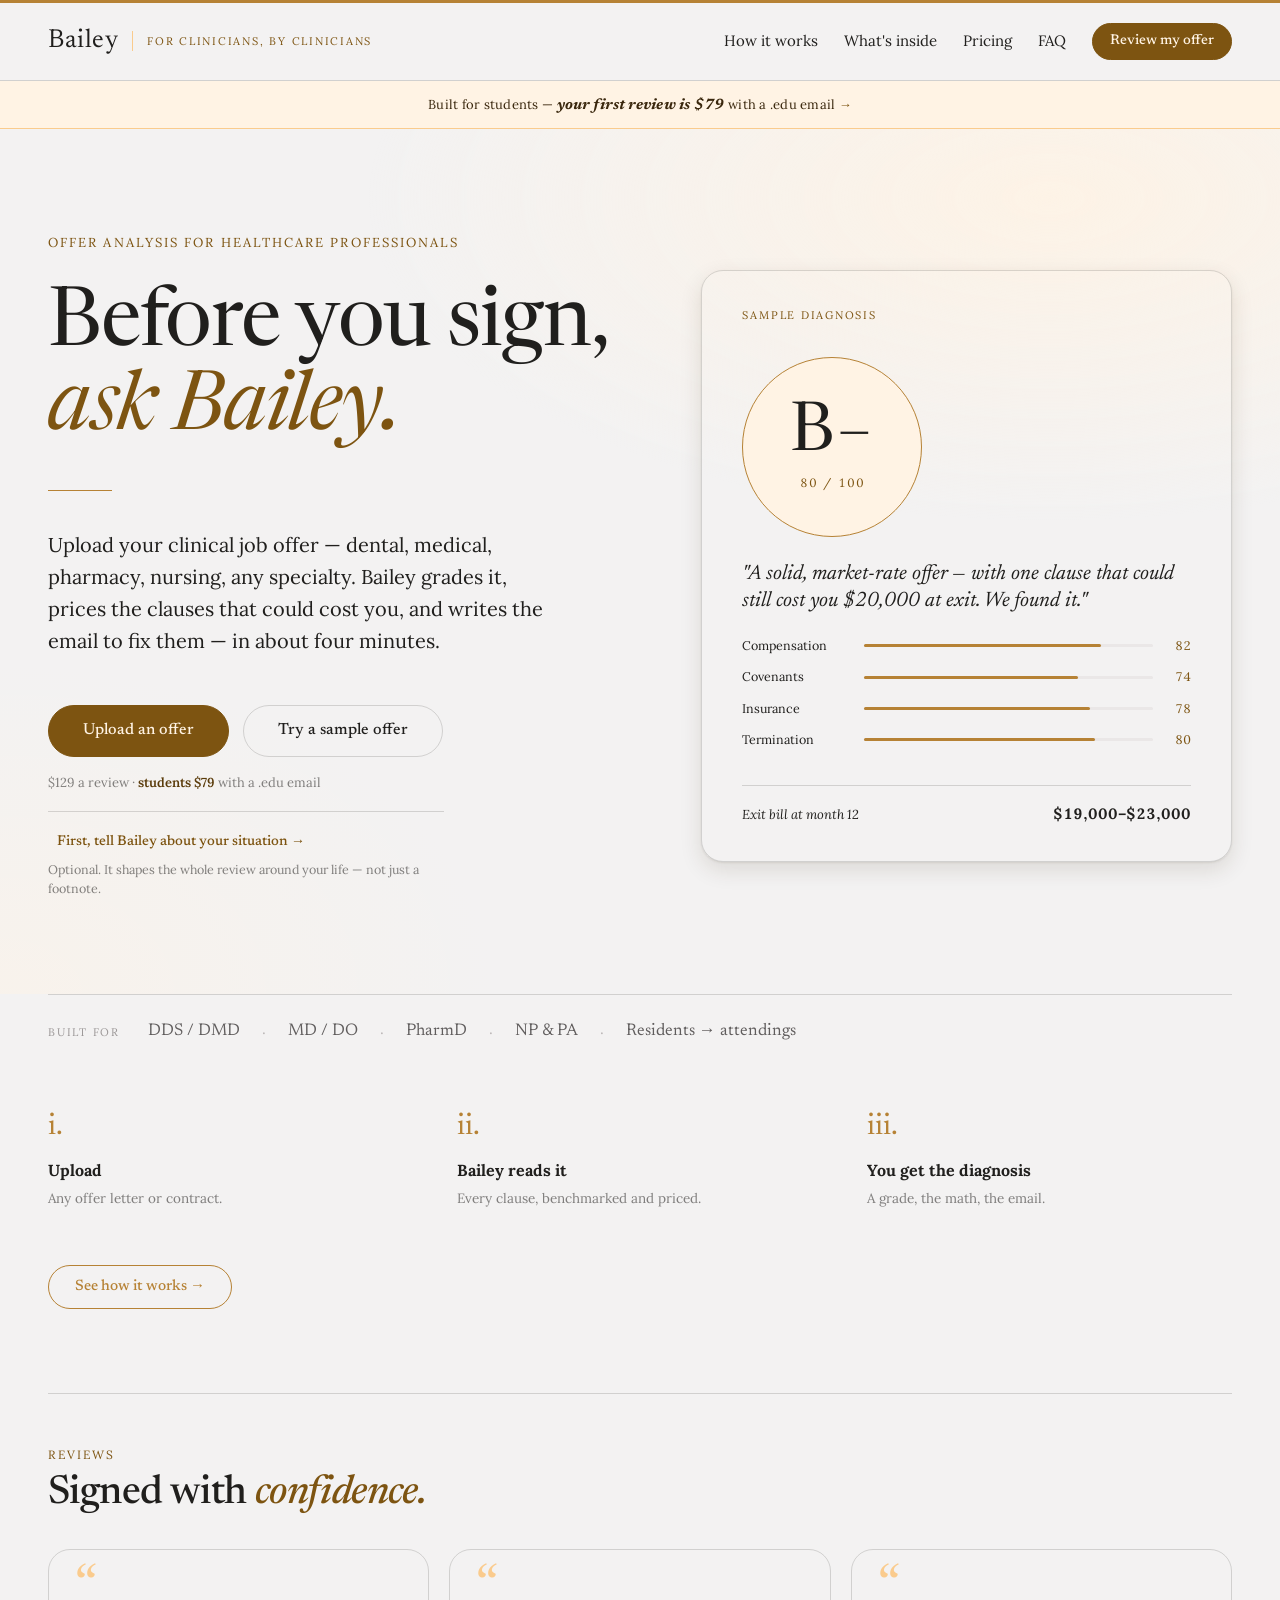
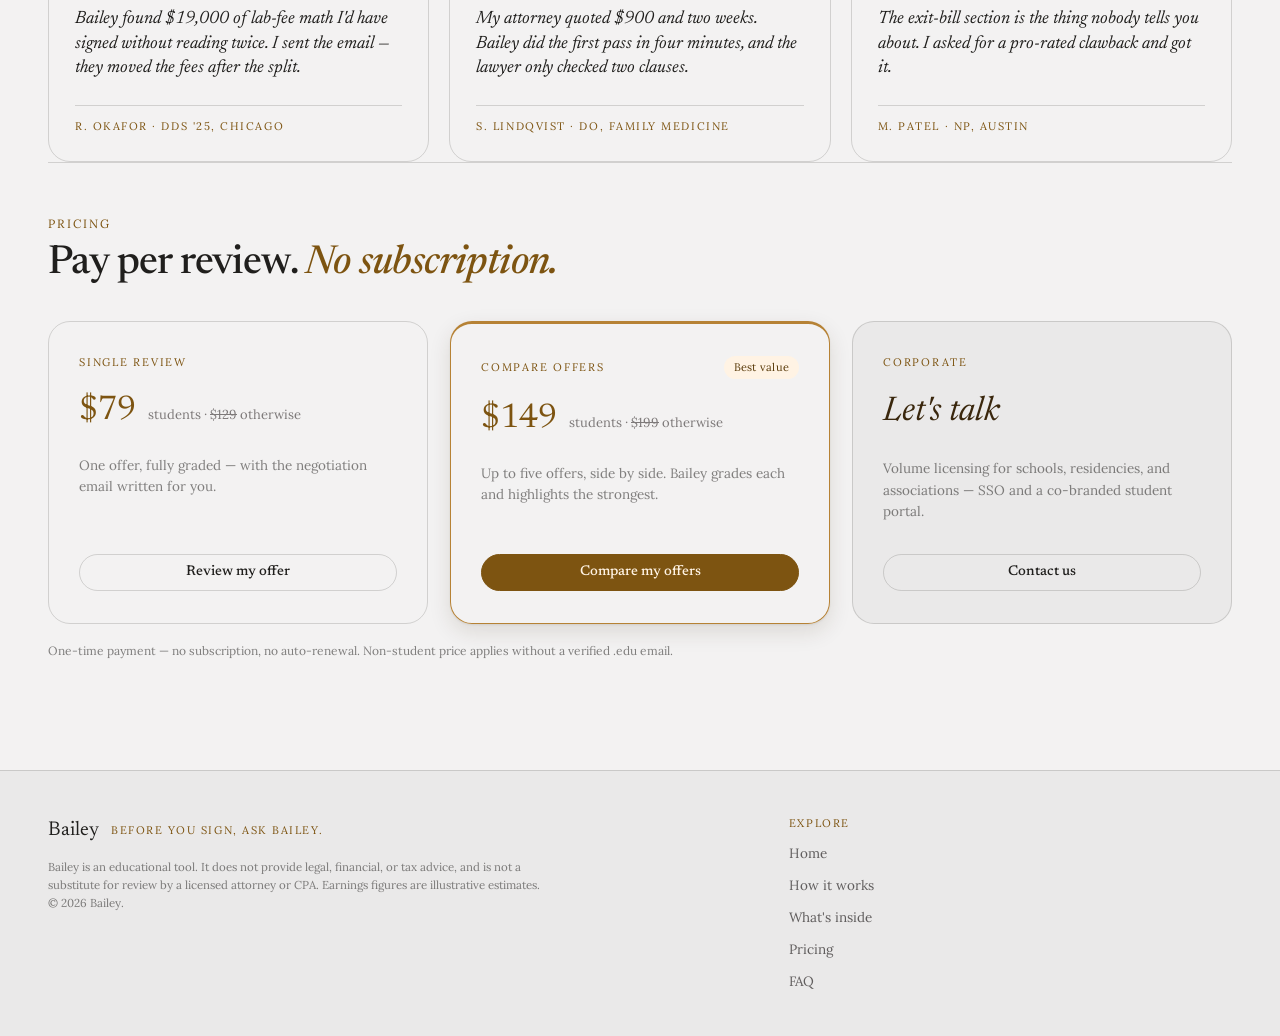
==== bailey/static/index.html @ 5e0b79df "Personalization reshapes the whole review; front-load it; lighten How-it-works Make personalization " ====
<!DOCTYPE html>
<html lang="en">
<head>
<meta charset="utf-8">
<meta name="viewport" content="width=device-width, initial-scale=1">
<title>Bailey — before you sign, ask Bailey.</title>
<link rel="preconnect" href="https://fonts.googleapis.com">
<link rel="preconnect" href="https://fonts.gstatic.com" crossorigin>
<link href="https://fonts.googleapis.com/css2?family=Newsreader:ital,opsz,wght@0,6..72,400;0,6..72,500;0,6..72,600;1,6..72,400;1,6..72,500&family=Lora:ital,wght@0,400;0,600;1,400&display=swap" rel="stylesheet">
<style>
/* ══ Classical — design-system tokens ══ */
:root {
  --color-bg: #f3f2f2;
  --color-surface: #eae9e9;
  --color-text: #201f1d;
  --color-accent: #b68235;
  --color-divider: color-mix(in srgb, #201f1d 16%, transparent);

  --color-neutral-100: #f8f4f4;
  --color-neutral-200: #eae7e7;
  --color-neutral-300: #d7d3d3;
  --color-neutral-400: #bab6b6;
  --color-neutral-500: #9b9797;
  --color-neutral-600: #7d7979;
  --color-neutral-700: #605d5d;
  --color-neutral-800: #444141;
  --color-neutral-900: #2d2b2b;

  --color-accent-100: #fff3e4;
  --color-accent-200: #ffe3bf;
  --color-accent-300: #facb8d;
  --color-accent-400: #e1ad66;
  --color-accent-500: #c28d41;
  --color-accent-600: #a06f24;
  --color-accent-700: #7d5411;
  --color-accent-800: #5a3b0a;
  --color-accent-900: #3a270d;

  --color-accent-2-100: #fff3e4;
  --color-accent-2-800: #573d14;

  /* Page-level overrides for the Classical direction: Newsreader display serif,
     Lora body, pill controls, softly rounded cards. */
  --font-heading: 'Newsreader', Georgia, serif;
  --font-body: 'Lora', Georgia, serif;
  --font-heading-weight: 500;

  --radius-sm: 2px;
  --radius-md: 14px;
  --radius-lg: 7px;

  /* Warm, brown-tinted, layered shadows — reads like ink on paper, not a grey box */
  --shadow-sm: 0 1px 2px color-mix(in srgb, #3a270d 10%, transparent);
  --shadow-md: 0 1px 2px color-mix(in srgb, #3a270d 9%, transparent), 0 8px 22px color-mix(in srgb, #3a270d 12%, transparent);
  --shadow-lg: 0 2px 4px color-mix(in srgb, #3a270d 8%, transparent), 0 20px 46px color-mix(in srgb, #3a270d 17%, transparent);
}

*, *::before, *::after { box-sizing: border-box; }
body {
  margin: 0; background: var(--color-bg); color: var(--color-text);
  font-family: var(--font-body); font-size: 15px; line-height: 1.55; font-weight: 400;
}
h1, h2, h3, h4, h5, h6 {
  font-family: var(--font-heading); font-weight: var(--font-heading-weight);
  line-height: 1.12; letter-spacing: -0.015em; margin: 0 0 9px;
  text-wrap: balance;
}
h1 { font-weight: 400; }
p { margin: 0 0 14px; }
em { font-style: italic; }
a { color: var(--color-accent); text-underline-offset: 3px; }
a:hover { color: var(--color-accent-700); }
img { display: block; max-width: 100%; }
.text-muted { color: color-mix(in srgb, var(--color-text) 55%, transparent); }
:focus { outline: none; }
:focus-visible { outline: 2px solid var(--color-accent); outline-offset: 2px; }
::selection { background: color-mix(in srgb, var(--color-accent) 30%, transparent); }

/* — buttons (pill) — */
.btn {
  display: inline-flex; align-items: center; justify-content: center; gap: 6px;
  cursor: pointer; text-decoration: none;
  font-family: var(--font-heading); font-weight: var(--font-heading-weight);
  font-size: 14px; line-height: 1.2; color: var(--color-text);
  background: transparent; border: 1px solid transparent;
  padding: 9px 17px; border-radius: 999px;
}
.btn { transition: background .18s ease, border-color .18s ease, color .18s ease, transform .18s ease; }
.btn:disabled { opacity: 0.45; cursor: not-allowed; }
.btn-primary { color: var(--color-accent); border-color: var(--color-accent); }
.btn-primary:hover { background: color-mix(in srgb, var(--color-accent) 12%, transparent); }
.btn-primary:active { background: color-mix(in srgb, var(--color-accent) 22%, transparent); }
/* Solid, embossed-gold anchor button for the page's primary actions */
.btn-solid { background: var(--color-accent-700); color: var(--color-accent-100); border-color: var(--color-accent-700); }
.btn-solid:hover { background: var(--color-accent-800); border-color: var(--color-accent-800); color: var(--color-accent-100); }
.btn-solid:active { background: var(--color-accent-900); }
.btn-secondary { border-color: var(--color-divider); }
.btn-secondary:hover { background: color-mix(in srgb, var(--color-text) 7%, transparent); }
.btn-ghost { color: var(--color-accent-700); padding-inline: 4px; }
.btn-ghost:hover { color: var(--color-accent-800); background: color-mix(in srgb, var(--color-accent) 10%, transparent); }
.btn-block { width: 100%; }

/* — cards — */
.card {
  display: flex; flex-direction: column; gap: 9px;
  padding: 14px; border-radius: 22px; background: transparent;
  border: 1px solid var(--color-divider);
}
.card-kicker { font-size: 10px; letter-spacing: 0.1em; text-transform: uppercase; color: var(--color-accent); }
.elev-md { box-shadow: var(--shadow-md); }
.card { transition: box-shadow .22s ease, transform .22s ease, border-color .22s ease; }
@media (prefers-reduced-motion: no-preference) {
  .lift:hover { transform: translateY(-4px); box-shadow: var(--shadow-lg); border-color: color-mix(in srgb, var(--color-accent) 45%, var(--color-divider)); }
}

/* — tags (pill) — */
.tag {
  display: inline-flex; align-items: center; font-size: 11px;
  letter-spacing: 0.02em; padding: 3px 10px; border-radius: 999px;
}
.tag-accent { background: var(--color-accent-100); color: var(--color-accent-800); }
.tag-accent-2 { background: var(--color-accent-2-100); color: var(--color-accent-2-800); }
.tag-neutral { background: var(--color-neutral-100); color: var(--color-neutral-800); }
.tag-outline { border: 1px solid var(--color-accent); color: var(--color-accent); }

/* — nav — */
.nav {
  border-top: 3px solid var(--color-accent);
  border-bottom: 1px solid var(--color-divider);
}
.nav-inner {
  display: flex; align-items: center; justify-content: space-between; gap: 18px;
  padding: 20px 48px;
}
.nav a { color: var(--color-text); text-decoration: none; font-size: 15px; }
.nav a:hover { color: var(--color-accent-700); }
.nav-anchor { position: relative; padding-bottom: 2px; }
.nav-anchor::after {
  content: ""; position: absolute; left: 0; right: 0; bottom: -1px; height: 1.5px;
  background: var(--color-accent); transform: scaleX(0); transform-origin: left center;
  transition: transform .22s ease;
}
.nav-anchor:hover::after { transform: scaleX(1); }
.brand-home { transition: opacity .12s; }
.brand-home:hover { opacity: .68; }
/* mobile hamburger — hidden on desktop, revealed at the tablet breakpoint */
.nav-burger { display: none; flex-direction: column; justify-content: center; gap: 5px; width: 42px; height: 42px; padding: 9px; margin-right: -9px; background: none; border: none; cursor: pointer; }
.nav-burger span { display: block; width: 100%; height: 2px; border-radius: 2px; background: var(--color-text); transition: transform .22s ease, opacity .18s ease; }
.nav-burger.open span:nth-child(1) { transform: translateY(7px) rotate(45deg); }
.nav-burger.open span:nth-child(2) { opacity: 0; }
.nav-burger.open span:nth-child(3) { transform: translateY(-7px) rotate(-45deg); }
.mobile-menu { display: none; border-bottom: 1px solid var(--color-divider); background: var(--color-bg); padding: 6px 22px 20px; }
.mobile-menu.open { display: block; }
.mm-link { display: block; width: 100%; text-align: left; background: none; border: none; border-bottom: 1px solid var(--color-divider); padding: 15px 2px; font-family: var(--font-heading); font-size: 19px; color: var(--color-text); cursor: pointer; }
.mm-link[aria-current="page"] { color: var(--color-accent-800); }
.foot-link { transition: color .15s ease; }
.foot-link:hover { color: var(--color-accent-700) !important; }
.student-bar { transition: background .15s ease; }
.student-bar:hover { background: var(--color-accent-200) !important; }
.sample-pick { transition: border-color .15s ease, background .15s ease; }
.sample-pick:hover { border-color: var(--color-accent) !important; background: color-mix(in srgb, var(--color-accent) 6%, transparent) !important; }
.quiz-opt { transition: border-color .15s ease, background .15s ease; }
.quiz-opt:hover { border-color: var(--color-accent) !important; }

/* — tables — */
.table { width: 100%; border-collapse: collapse; font-size: 14px; }
.table th {
  text-align: left; font-size: 11px; letter-spacing: 0.08em; text-transform: uppercase;
  color: color-mix(in srgb, var(--color-text) 60%, transparent);
  padding: 9px; border-bottom: 1px solid var(--color-divider);
}
.table td { padding: 9px; border-bottom: 1px solid var(--color-divider); vertical-align: top; }

details summary::-webkit-details-marker { color: var(--color-accent); }
.table-wrap { overflow-x: auto; }

/* Soft warm glow grounding the hero — reads as paper catching light, not a flat panel */
.hero-section {
  background:
    radial-gradient(1100px 520px at 82% 8%, color-mix(in srgb, var(--color-accent-100) 85%, transparent) 0%, transparent 62%),
    radial-gradient(900px 600px at 0% 100%, color-mix(in srgb, var(--color-accent-100) 45%, transparent) 0%, transparent 55%);
}

/* Collapse the two-column hero before the columns get cramped */
@media (max-width: 1024px) {
  .hero-grid { grid-template-columns: 1fr !important; gap: 40px !important; }
  .hero-grid .hero-card-body { max-width: 620px; }
}
/* Medium band: hero stays two-column but the card is narrow, so stack the
   grade ring above the score bars instead of squishing the bars to a stub. */
@media (min-width: 1025px) and (max-width: 1400px) {
  .hero-card-body { grid-template-columns: 1fr !important; gap: 24px !important; }
}

/* Tablet and below */
@media (max-width: 820px) {
  .nav-inner { padding: 16px 22px; }
  .nav-actions { display: none !important; }
  .nav-burger { display: flex; }
  .hero-section { padding-top: 56px !important; padding-bottom: 60px !important; }
  h1.hero-title { font-size: 46px !important; }
  .pad { padding-left: 22px !important; padding-right: 22px !important; }
  .grid-collapse { grid-template-columns: 1fr !important; }
  h1.hero-title { font-size: 44px !important; }
  .stats-grid { grid-template-columns: 1fr 1fr !important; }
  .stats-grid > div { border-right: none !important; }
  .stats-grid > div:nth-child(1), .stats-grid > div:nth-child(2) { border-bottom: 1px solid var(--color-divider); }
  /* collapsed feature grids: drop the desktop column dividers and indents so the
     i-vi markers align flush down the single column */
  .feature-grid { row-gap: 10px !important; }
  .feature-grid > div { border-right: none !important; padding-left: 0 !important; padding-right: 0 !important; }
  /* built-for: drop the dot separators (they dangle at line ends when wrapped) */
  .built-for .sep { display: none !important; }
  .built-for { gap: 8px 20px !important; }
  /* landing steps: tighten the gap above and give stacked steps even spacing */
  .steps-grid { margin-top: 30px !important; row-gap: 24px !important; }
  .b2b-cta { border-left: none !important; padding-left: 0 !important; border-top: 1px solid var(--color-accent-300); padding-top: 18px; }
}

/* Phone */
@media (max-width: 560px) {
  .pad { padding-left: 16px !important; padding-right: 16px !important; }
  .nav-inner { padding: 14px 16px !important; }
  /* keep the tagline, but stack it under the wordmark so it reads as intentional */
  .nav-brand { flex-direction: column !important; align-items: flex-start !important; gap: 1px !important; }
  .brand-divider { display: none !important; }
  .brand-tag { font-size: 9.5px !important; letter-spacing: 0.12em !important; }
  body { font-size: 15px; }
  h1.hero-title { font-size: 33px !important; }
  h2 { font-size: 25px !important; }
  .hero-eyebrow { font-size: 11px !important; }
  /* let fixed-column report rows size to content */
  .exit-row { grid-template-columns: 1fr auto !important; gap: 12px !important; }
  .ask-row { grid-template-columns: 26px 1fr !important; row-gap: 6px !important; column-gap: 12px !important; }
  .ask-row .ask-worth { grid-column: 1 / -1 !important; justify-self: start !important; text-align: left !important; }
  /* reflow the 4-column market table into stacked rows */
  .mkt-head { display: none !important; }
  .mkt-row { grid-template-columns: 1fr auto !important; row-gap: 3px !important; column-gap: 12px !important; padding: 14px 0 !important; align-items: start !important; }
  .mkt-row > :nth-child(1) { grid-column: 1; grid-row: 1; }
  .mkt-row > :nth-child(4) { grid-column: 2; grid-row: 1; }
  .mkt-row > :nth-child(2) { grid-column: 1 / -1; grid-row: 2; }
  .mkt-row > :nth-child(3) { grid-column: 1 / -1; grid-row: 3; }
  .mkt-row > :nth-child(2)::before { content: "This offer: "; color: var(--color-neutral-600); }
  .mkt-row > :nth-child(3)::before { content: "Typical: "; color: var(--color-neutral-600); }
  /* grade ring a touch smaller so it never crowds the width */
  .grade-ring-lg { width: 168px !important; height: 168px !important; }
  .grade-ring-lg .grade-letter { font-size: 64px !important; }
  /* red-flag rows: stack the cost column above the note */
  .flag-body { grid-template-columns: 1fr !important; gap: 8px !important; }
  .flag-cost { border-right: none !important; padding-right: 0 !important; }
  /* hero sample card: stack the grade ring above the score bars */
  .hero-card-body { grid-template-columns: 1fr !important; gap: 20px !important; }
  .hero-ring { width: 150px !important; height: 150px !important; }
  .hero-ring span:first-child { font-size: 54px !important; }
}

/* Print / Save-as-PDF: strip the chrome and print the report cleanly */
@media print {
  .nav, .student-bar, .mobile-menu, footer, .no-print { display: none !important; }
  body { background: #fff; }
  main { max-width: none !important; padding: 0 24px !important; }
  .card { box-shadow: none !important; }
  a { color: inherit; text-decoration: none; }
  section { break-inside: avoid; }
  .flag-row, .ask-row, .exit-row, .mkt-row, tr { break-inside: avoid; }
  /* the compare table is wide on screen; shrink it to fit a printed page */
  .cmp-table { min-width: 0 !important; font-size: 10.5px !important; }
  .cmp-table th, .cmp-table td { padding: 5px 6px !important; }
}
</style>
</head>
<body>
<div id="app" style="min-height:100vh;display:flex;flex-direction:column;"></div>

<script>
/* Guarantee a responsive viewport. The artifact host wraps this page in its own
   <head>; without width=device-width, phones render at a ~980px layout and zoom
   out, and the mobile breakpoints never fire. Assert it during parse AND again
   on DOMContentLoaded/load, in case the host sets its own viewport after us. */
(function () {
  function forceViewport() {
    var m = document.querySelector('meta[name="viewport"]');
    if (!m) { m = document.createElement("meta"); m.name = "viewport"; document.head.appendChild(m); }
    if (m.getAttribute("content") !== "width=device-width, initial-scale=1") {
      m.setAttribute("content", "width=device-width, initial-scale=1");
    }
  }
  forceViewport();
  document.addEventListener("DOMContentLoaded", forceViewport);
  window.addEventListener("load", forceViewport);
})();
</script>

<script>
"use strict";

/* ─────────────────────────  helpers  ───────────────────────── */
const esc = (s) => String(s ?? "").replace(/[&<>"']/g, c => ({'&':'&amp;','<':'&lt;','>':'&gt;','"':'&quot;',"'":'&#39;'}[c]));
const money = (v) => (v == null ? "—" : "$" + Number(v).toLocaleString());
const dash = (v) => (v === null || v === undefined || v === "" ? "—" : v);

const CATEGORY_LABELS = {
  compensation: "Compensation",
  restrictive_covenants: "Restrictive covenants",
  insurance_and_benefits: "Insurance & benefits",
  termination_and_flexibility: "Termination & flexibility",
};
const VERDICT = {
  favorable:   { cls: "tag tag-accent-2", lbl: "Above market" },
  typical:     { cls: "tag tag-neutral",  lbl: "Market" },
  unfavorable: { cls: "tag tag-accent",   lbl: "Below market" },
  missing:     { cls: "tag tag-outline",  lbl: "Missing" },
};
const ROMAN = ["i.", "ii.", "iii.", "iv.", "v.", "vi.", "vii.", "viii."];
const ANALYZE_STEPS = [
  "Reading every clause in the contract",
  "Benchmarking each term against the market",
  "Modeling your first-year earnings",
  "Totaling the cost of leaving",
  "Writing your negotiation email",
];

const app = document.getElementById("app");
const STORE_KEY = "bailey.offers.v1";
const uid = () => Date.now().toString(36) + Math.random().toString(36).slice(2, 7);

function loadOffers() {
  try { return JSON.parse(localStorage.getItem(STORE_KEY)) || []; } catch (e) { return []; }
}
function saveOffers() {
  try { localStorage.setItem(STORE_KEY, JSON.stringify(state.offers)); } catch (e) { /* quota / private mode */ }
}

const PROFILE_KEY = "bailey.profile.v1";
function loadProfile() { try { return JSON.parse(localStorage.getItem(PROFILE_KEY)) || null; } catch (e) { return null; } }
function saveProfile() { try { localStorage.setItem(PROFILE_KEY, JSON.stringify(state.profile)); } catch (e) { /* ignore */ } }

/* Optional "tell Bailey about your situation" questionnaire — re-weights the
   review to the reader's life. Kept short; answers live only in the browser. */
const QUIZ = [
  { key: "stage",    q: "Where are you in your career?", opts: [["student", "Student"], ["newgrad", "New grad"], ["early", "1-5 years in"], ["established", "Established"]] },
  { key: "ties",     q: "How tied are you to this area?", opts: [["rooted", "Rooted here"], ["some", "Somewhat"], ["open", "Open to relocating"]] },
  { key: "debt",     q: "Student debt?", opts: [["none", "None"], ["low", "Under $100k"], ["mid", "$100k-$250k"], ["high", "Over $250k"]] },
  { key: "plans",    q: "Anything big on the horizon?", opts: [["relocate", "Relocating soon"], ["family", "Starting a family"], ["home", "Buying a home"], ["none", "Not right now"]] },
  { key: "priority", q: "What matters most in this job?", opts: [["income", "Maximizing income"], ["stability", "Stability & predictability"], ["flexibility", "Flexibility & lifestyle"]] },
];

/* A session library of analyzed offers, persisted client-side. */
const state = {
  stage: "landing",     // landing | analyzing | report | compare | shared | how | features | pricing | faq
  offers: loadOffers(), // [{ id, filename, analysis }]
  activeId: null,       // offer shown in the report view
  filename: "",         // file being analyzed (for the analyzing stage)
  step: 0, error: "", copied: false,
  sharedOffer: null,    // a read-only review decoded from a #r= share link
  sharedCopied: false,  // "Link copied" state on the Share button
  pickerOpen: false,    // sample-offer picker modal
  profile: loadProfile(), // optional questionnaire answers
  quizOpen: false,      // questionnaire modal
  quizDraft: {},        // in-progress questionnaire selections
};
let stepTimer = null;

function set(patch) { Object.assign(state, patch); render(); }
function activeOffer() {
  if (state.stage === "shared" && state.sharedOffer) return state.sharedOffer;
  return state.offers.find(o => o.id === state.activeId) || null;
}
function offerLabel(o) { return (o.analysis && o.analysis.extraction && o.analysis.extraction.employer_name) || o.filename || "Offer"; }

/* ── shareable report links ──
   A review is encoded into the URL hash (#r=…) so it can be opened by anyone
   with the link — no account, no server. Gzip-compressed when the browser
   supports CompressionStream, otherwise plain base64url of the JSON. */
function b64urlFromBytes(bytes) { let s = ""; for (const b of bytes) s += String.fromCharCode(b); return btoa(s).replace(/\+/g, "-").replace(/\//g, "_").replace(/=+$/, ""); }
function bytesFromB64url(str) { str = str.replace(/-/g, "+").replace(/_/g, "/"); while (str.length % 4) str += "="; const bin = atob(str); const out = new Uint8Array(bin.length); for (let i = 0; i < bin.length; i++) out[i] = bin.charCodeAt(i); return out; }
async function encodeShare(obj) {
  const json = JSON.stringify(obj);
  if (window.CompressionStream) {
    const buf = await new Response(new Blob([json]).stream().pipeThrough(new CompressionStream("gzip"))).arrayBuffer();
    return "g" + b64urlFromBytes(new Uint8Array(buf));
  }
  return "r" + b64urlFromBytes(new TextEncoder().encode(json));
}
async function decodeShare(payload) {
  const kind = payload[0], data = payload.slice(1);
  if (kind === "g") {
    const txt = await new Response(new Blob([bytesFromB64url(data)]).stream().pipeThrough(new DecompressionStream("gzip"))).text();
    return JSON.parse(txt);
  }
  return JSON.parse(new TextDecoder().decode(bytesFromB64url(data)));
}
async function shareReport() {
  const o = activeOffer();
  if (!o) return;
  try {
    let url;
    if (o.sampleId) {
      // Sample reviews get a short, clean link — the whole review is a known
      // scenario, so we only need its id (e.g. #s=rough), not the full payload.
      url = location.origin + location.pathname + "#s=" + o.sampleId;
    } else {
      const payload = await encodeShare({ v: 1, filename: o.filename, analysis: o.analysis });
      url = location.origin + location.pathname + "#r=" + payload;
    }
    try { await navigator.clipboard.writeText(url); } catch (e) { /* clipboard blocked */ }
    state.sharedCopied = true; render();
    setTimeout(() => { state.sharedCopied = false; render(); }, 1900);
  } catch (e) { /* ignore */ }
}
function showShared(analysis, filename) {
  state.sharedOffer = { id: "shared", filename: filename || "Shared review", analysis: analysis };
  state.stage = "shared"; render(); window.scrollTo(0, 0);
}
function openSharedFromHash() {
  const hash = location.hash || "";
  const shortMatch = hash.match(/^#s=([a-z0-9_-]+)$/i);
  if (shortMatch) {
    return sampleAnalysisFor(shortMatch[1]).then(a => { if (a) { showShared(a, "Shared review"); return true; } return false; }).catch(() => false);
  }
  const m = hash.match(/^#r=(.+)$/);
  if (!m) return Promise.resolve(false);
  return decodeShare(m[1]).then(obj => {
    if (obj && obj.analysis) { showShared(obj.analysis, obj.filename); return true; }
    return false;
  }).catch(() => false);
}
function clearHash() { if (location.hash) history.replaceState(null, "", location.pathname + location.search); }

/* ─────────────────────────  flow  ───────────────────────── */
function beginAnalysis(runFetch, filename, meta) {
  clearInterval(stepTimer);
  set({ stage: "analyzing", step: 0, filename, error: "" });

  const promise = runFetch();
  let resolved = null, failed = null;
  promise.then(d => { resolved = d; }).catch(e => { failed = e; });

  stepTimer = setInterval(() => {
    if (failed) { clearInterval(stepTimer); finishFail(failed); return; }
    if (state.step < ANALYZE_STEPS.length - 1) { set({ step: state.step + 1 }); return; }
    // On the last step: wait for the network before showing the report.
    if (resolved) { clearInterval(stepTimer); finishOk(resolved, filename, meta); }
    else if (failed) { clearInterval(stepTimer); finishFail(failed); }
  }, 900);
}
function finishOk(resolved, filename, meta) {
  const offer = { id: uid(), filename: resolved.filename || filename, analysis: resolved.analysis };
  if (meta && meta.sampleId) offer.sampleId = meta.sampleId;
  state.offers = state.offers.concat([offer]);
  saveOffers();
  set({ stage: "report", activeId: offer.id, error: "" });
}
function finishFail(failed) {
  set({ stage: "landing", error: failed.message || "Something went wrong." });
}

/* ─────────────────────────  library navigation  ───────────────────────── */
function openReport(id) { set({ stage: "report", activeId: id, error: "" }); }
function openCompare() { if (state.offers.length >= 2) set({ stage: "compare", error: "" }); }

/* Load the sample offers (any not already in the library) and open the
   side-by-side comparison — powers the picker's "compare all three". */
function loadCompareSamples() {
  clearInterval(stepTimer);
  const have = new Set(state.offers.map(o => o.sampleId).filter(Boolean));
  const need = SAMPLES.filter(s => !have.has(s.id));
  if (!need.length) { set({ pickerOpen: false, stage: "compare", error: "" }); window.scrollTo(0, 0); return; }
  set({ pickerOpen: false, stage: "analyzing", step: 0, filename: "Comparing sample offers", error: "" });
  let i = 0;
  stepTimer = setInterval(() => { if (i < ANALYZE_STEPS.length - 1) set({ step: ++i }); }, 650);
  Promise.all(need.map(s => sampleAnalysisFor(s.id))).then(list => {
    clearInterval(stepTimer);
    const added = list.map((a, idx) => ({ id: uid(), filename: need[idx].label, analysis: a, sampleId: need[idx].id }));
    state.offers = state.offers.concat(added);
    saveOffers();
    set({ stage: "compare", error: "" });
    window.scrollTo(0, 0);
  }).catch(() => { clearInterval(stepTimer); set({ stage: "landing", error: "Could not load the sample comparison." }); });
}
function newReview() { clearHash(); set({ stage: "landing", error: "", sharedOffer: null }); }
function removeOffer(id) {
  state.offers = state.offers.filter(o => o.id !== id);
  saveOffers();
  if (state.offers.length === 0) return set({ stage: "landing", activeId: null });
  if (state.stage === "compare" && state.offers.length < 2) return set({ stage: "report", activeId: state.offers[0].id });
  if (state.activeId === id) return set({ activeId: state.offers[0].id });
  render();
}

async function post(url, opts) {
  const res = await fetch(url, opts);
  const data = await res.json().catch(() => ({}));
  if (!res.ok) throw new Error(data.detail || res.statusText);
  return data;
}

function analyzeFile(file) {
  beginAnalysis(() => {
    const body = new FormData();
    body.append("file", file);
    return post("/api/analyze", { method: "POST", body });
  }, file.name);
}

function analyzeSample(id) {
  beginAnalysis(() => post("/api/analyze-sample", {
    method: "POST",
    headers: { "Content-Type": "application/json" },
    body: JSON.stringify({ id: id || "dso" }),
  }), "Sample offer", { sampleId: id || "dso" });
}

function sampleAnalysisFor(id) {
  return post("/api/analyze-sample", {
    method: "POST",
    headers: { "Content-Type": "application/json" },
    body: JSON.stringify({ id: id }),
  }).then(d => d.analysis);
}

function copyEmail(text) {
  navigator.clipboard.writeText(text);
  state.copied = true; render();
  setTimeout(() => { state.copied = false; render(); }, 1600);
}

/* ─────────────────────────  chrome  ───────────────────────── */
const PAGES = [["how", "How it works"], ["features", "What's inside"], ["pricing", "Pricing"], ["faq", "FAQ"]];

function navBar(current) {
  const links = PAGES.map(([p, l]) => {
    const on = current === p;
    return `<button class="nav-anchor" data-page="${p}"${on ? ' aria-current="page"' : ''} style="background:none;border:none;cursor:pointer;font:inherit;font-size:15px;color:${on ? 'var(--color-accent-800)' : 'var(--color-text)'};padding:0 0 2px;">${l}</button>`;
  }).join("");
  return `
  <nav class="nav">
    <div class="nav-inner">
    <button class="nav-brand brand-home" data-page="landing" aria-label="Bailey — home" style="display:flex;align-items:center;gap:14px;background:none;border:none;padding:0;cursor:pointer;font:inherit;color:inherit;text-align:left;">
      <span style="font-family:var(--font-heading);font-size:26px;letter-spacing:0.02em;line-height:1;">Bailey</span>
      <span class="brand-divider" aria-hidden="true" style="width:1px;height:20px;background:var(--color-accent-300);"></span>
      <span class="brand-tag" style="font-size:11px;letter-spacing:0.16em;text-transform:uppercase;color:var(--color-accent-700);line-height:1.25;">For clinicians, by clinicians</span>
    </button>
    <div class="nav-actions" style="display:flex;align-items:center;gap:26px;">
      ${links}
      <button class="btn btn-solid" data-sample>Review my offer</button>
    </div>
    <button class="nav-burger" data-burger aria-label="Menu" aria-expanded="false"><span></span><span></span><span></span></button>
    </div>
  </nav>
  <div class="mobile-menu">
    ${PAGES.map(([p, l]) => `<button class="mm-link" data-page="${p}"${current === p ? ' aria-current="page"' : ''}>${l}</button>`).join("")}
    <button class="btn btn-solid" data-sample style="width:100%;margin-top:14px;font-size:15px;padding:13px;">Review my offer</button>
  </div>`;
}

/* Shared page header + call-to-action + footer, used across the marketing pages. */
function pageHeader(kicker, titleHtml, subHtml) {
  return `<div style="text-align:left;margin-bottom:38px;">
    <div style="font-size:12px;letter-spacing:0.16em;text-transform:uppercase;color:var(--color-accent-700);">${kicker}</div>
    <h2 style="font-size:44px;margin:8px 0 0;">${titleHtml}</h2>
    ${subHtml ? `<p class="text-muted" style="font-size:17px;line-height:1.5;max-width:56ch;margin:16px 0 0;">${subHtml}</p>` : ""}
  </div>`;
}

function testimonialCards() {
  return `<div class="grid-collapse" style="display:grid;grid-template-columns:repeat(3,1fr);gap:20px;">
        ${[["Bailey found $19,000 of lab-fee math I'd have signed without reading twice. I sent the email — they moved the fees after the split.","R. Okafor · DDS '25, Chicago"],["My attorney quoted $900 and two weeks. Bailey did the first pass in four minutes, and the lawyer only checked two clauses.","S. Lindqvist · DO, Family Medicine"],["The exit-bill section is the thing nobody tells you about. I asked for a pro-rated clawback and got it.","M. Patel · NP, Austin"]].map(([q,a]) => `
          <div class="card lift" style="padding:26px;"><div style="font-family:var(--font-heading);font-size:56px;line-height:0.5;color:var(--color-accent-300);height:22px;">&ldquo;</div><p style="font-family:var(--font-heading);font-style:italic;font-size:18px;line-height:1.35;margin:0 0 16px;">${q}</p><div style="font-size:11px;letter-spacing:0.14em;text-transform:uppercase;color:var(--color-accent-700);border-top:1px solid var(--color-divider);padding-top:12px;">${a}</div></div>`).join("")}
      </div>`;
}

function ctaBlock(note) {
  return `<div style="margin-top:56px;border-top:1px solid var(--color-divider);padding-top:36px;display:flex;gap:14px;align-items:center;flex-wrap:wrap;">
    <label class="btn btn-solid" style="cursor:pointer;font-size:16px;padding:15px 34px;">Upload an offer<input type="file" accept=".pdf,.docx,.txt" data-file style="display:none;"></label>
    <button class="btn btn-secondary" style="font-size:16px;padding:15px 34px;" data-samples>See a sample analysis</button>
    <span class="text-muted" style="font-size:13px;">${note || "$129 a review · students $79 with a .edu email"}</span>
  </div>`;
}

/* Sample analyses a visitor can preview — the picker lets them choose a
   scenario instead of getting a single canned example. */
const SAMPLES = [
  { id: "dso", grade: "B-", label: "Associate dentist · DSO", blurb: "A market-rate corporate offer with a few costly clauses to fix." },
  { id: "private", grade: "B", label: "Private-practice associate", blurb: "A stronger small-practice offer — still worth tuning before signing." },
  { id: "rough", grade: "D+", label: "A rough first offer", blurb: "See what Bailey catches on a one-sided, predatory contract." },
];
function samplePicker() {
  return `<div class="sample-modal" data-modal style="position:fixed;inset:0;z-index:60;display:flex;align-items:center;justify-content:center;padding:20px;background:color-mix(in srgb, #201f1d 55%, transparent);">
    <div class="card" style="background:var(--color-bg);max-width:560px;width:100%;padding:30px 30px 32px;box-shadow:var(--shadow-lg);">
      <div style="display:flex;justify-content:space-between;align-items:flex-start;gap:12px;">
        <div><div style="font-size:11px;letter-spacing:0.16em;text-transform:uppercase;color:var(--color-accent-700);">Sample analyses</div><h3 style="font-size:24px;margin:6px 0 0;">Pick an offer to preview</h3></div>
        <button data-modal-close aria-label="Close" style="background:none;border:none;font-size:24px;line-height:1;cursor:pointer;color:var(--color-neutral-500);">×</button>
      </div>
      <div style="display:flex;flex-direction:column;gap:12px;margin-top:22px;">
        ${SAMPLES.map(s => `<button class="sample-pick" data-pick="${s.id}" style="text-align:left;background:none;border:1px solid var(--color-divider);border-radius:14px;padding:16px 18px;cursor:pointer;display:flex;align-items:center;gap:18px;">
          <span style="font-family:var(--font-heading);font-size:30px;color:var(--color-accent-700);min-width:46px;text-align:center;">${s.grade}</span>
          <span style="flex:1;"><span style="font-family:var(--font-heading);font-size:16.5px;display:block;">${s.label}</span><span class="text-muted" style="font-size:13px;">${s.blurb}</span></span>
          <span style="color:var(--color-accent);font-size:18px;">&rarr;</span>
        </button>`).join("")}
      </div>
      <div style="margin-top:18px;border-top:1px solid var(--color-divider);padding-top:18px;display:flex;align-items:center;justify-content:space-between;gap:12px;flex-wrap:wrap;">
        <span class="text-muted" style="font-size:13px;">Curious how they stack up?</span>
        <button class="btn btn-solid" data-compare-samples style="font-size:14px;padding:11px 20px;">Compare all three &rarr;</button>
      </div>
    </div>
  </div>`;
}

function siteFooter() {
  const links = PAGES.map(([p, l]) => `<button class="foot-link" data-page="${p}" style="background:none;border:none;cursor:pointer;font:inherit;font-size:13.5px;color:var(--color-neutral-700);padding:0;text-align:left;">${l}</button>`).join("");
  return `
  <footer style="border-top:1px solid var(--color-divider);margin-top:auto;background:var(--color-surface);">
    <div class="pad grid-collapse" style="max-width:1360px;margin:0 auto;padding:44px 48px;display:grid;grid-template-columns:1.6fr 1fr;gap:32px;align-items:start;">
      <div>
        <div style="display:flex;align-items:center;gap:12px;flex-wrap:wrap;">
          <span style="font-family:var(--font-heading);font-size:20px;">Bailey</span>
          <span style="font-size:11px;letter-spacing:0.14em;text-transform:uppercase;color:var(--color-accent-700);">Before you sign, ask Bailey.</span>
        </div>
        <p class="text-muted" style="font-size:11.5px;max-width:72ch;margin:12px 0 0;">Bailey is an educational tool. It does not provide legal, financial, or tax advice, and is not a substitute for review by a licensed attorney or CPA. Earnings figures are illustrative estimates. © 2026 Bailey.</p>
      </div>
      <div style="display:flex;flex-direction:column;gap:11px;align-items:flex-start;">
        <span style="font-size:11px;letter-spacing:0.14em;text-transform:uppercase;color:var(--color-accent-700);">Explore</span>
        <button class="foot-link" data-page="landing" style="background:none;border:none;cursor:pointer;font:inherit;font-size:13.5px;color:var(--color-neutral-700);padding:0;text-align:left;">Home</button>
        ${links}
      </div>
    </div>
  </footer>`;
}

/* Your-reviews strip, shown on the landing page once you have offers. */
function reviewsBar() {
  if (!state.offers.length) return "";
  const chips = state.offers.map(o => `
    <button class="btn btn-secondary" data-open="${o.id}" style="font-size:13px;padding:6px 14px;">${esc(offerLabel(o))} · <span style="color:var(--color-accent-700);">${esc(o.analysis.score.grade)}</span></button>`).join("");
  const compareBtn = state.offers.length >= 2
    ? `<button class="btn btn-primary" data-compare style="font-size:13px;padding:6px 14px;">Compare ${state.offers.length} offers</button>` : "";
  return `
  <div style="background:var(--color-surface);border-bottom:1px solid var(--color-divider);">
    <div class="pad" style="max-width:1360px;margin:0 auto;padding:14px 48px;display:flex;align-items:center;gap:12px;flex-wrap:wrap;">
      <span style="font-size:11px;letter-spacing:0.14em;text-transform:uppercase;color:var(--color-accent-700);margin-right:2px;">Your reviews</span>
      ${chips}${compareBtn}
    </div>
  </div>`;
}

/* Review switcher used atop the report and compare views. */
function switcher(current) {
  const chips = state.offers.map(o => {
    const on = o.id === current;
    return `<span style="display:inline-flex;align-items:center;gap:4px;border:1px solid ${on ? 'var(--color-accent)' : 'var(--color-divider)'};border-radius:999px;padding:5px 8px 5px 14px;font-size:13px;${on ? 'color:var(--color-accent-800);background:var(--color-accent-100);' : ''}">
      <button data-open="${o.id}" style="background:none;border:none;cursor:pointer;font:inherit;color:inherit;padding:0;">${esc(offerLabel(o))} · ${esc(o.analysis.score.grade)}</button>
      <button data-remove="${o.id}" title="Remove review" aria-label="Remove review" style="background:none;border:none;cursor:pointer;color:var(--color-neutral-500);font-size:16px;line-height:1;padding:0 2px;">×</button>
    </span>`;
  }).join("");
  const compareBtn = state.offers.length >= 2
    ? `<button class="btn ${current === 'compare' ? 'btn-primary' : 'btn-secondary'}" data-compare style="font-size:13px;padding:6px 14px;">Compare</button>` : "";
  return `
  <div class="no-print" style="display:flex;align-items:center;gap:10px;margin-bottom:28px;flex-wrap:wrap;">
    ${chips}
    <button class="btn btn-secondary" data-new style="font-size:13px;padding:6px 14px;">+ New review</button>
    ${compareBtn}
  </div>`;
}

/* ─────────────────────────  landing (lean)  ───────────────────────── */
function landing() {
  const err = state.error
    ? `<div style="max-width:1360px;margin:16px auto 0;padding:0 48px;"><div class="card" style="border-color:var(--color-accent);color:var(--color-accent-800);background:var(--color-accent-100);">${esc(state.error)}</div></div>`
    : "";
  return navBar("landing") + reviewsBar() + err + `
  <button data-page="pricing" class="student-bar" style="display:block;width:100%;background:var(--color-accent-100);border:none;border-bottom:1px solid var(--color-accent-300);cursor:pointer;font:inherit;color:var(--color-accent-900);padding:11px 24px;text-align:center;">
    <span style="font-size:13px;letter-spacing:0.02em;">Built for students — <strong style="font-family:var(--font-heading);font-style:italic;font-size:15px;">your first review is $79</strong> with a .edu email <span style="color:var(--color-accent-700);">&rarr;</span></span>
  </button>
  <main style="flex:1;width:100%;">
    <section class="pad hero-section" style="max-width:1360px;margin:0 auto;padding:104px 48px 96px;">
      <div class="grid-collapse hero-grid" style="display:grid;grid-template-columns:1fr 0.9fr;gap:64px;align-items:center;">
        <div style="text-align:left;">
          <div class="hero-eyebrow" style="font-size:13px;letter-spacing:0.16em;text-transform:uppercase;color:var(--color-accent-700);margin-bottom:32px;">Offer analysis for healthcare professionals</div>
          <h1 class="hero-title" style="font-size:82px;line-height:1.02;margin-bottom:0;">Before you sign,<br><em style="color:var(--color-accent-700);">ask Bailey.</em></h1>
          <div style="width:64px;height:1px;background:var(--color-accent);margin:38px 0;"></div>
          <p style="font-size:20px;line-height:1.6;max-width:42ch;margin:0;">Upload your clinical job offer — dental, medical, pharmacy, nursing, any specialty. Bailey grades it, prices the clauses that could cost you, and writes the email to fix them — in about four minutes.</p>
          <div style="display:flex;gap:14px;justify-content:flex-start;margin-top:48px;flex-wrap:wrap;">
            <label class="btn btn-solid" style="cursor:pointer;font-size:16px;padding:15px 34px;">Upload an offer<input type="file" accept=".pdf,.docx,.txt" data-file style="display:none;"></label>
            <button class="btn btn-secondary" style="font-size:16px;padding:15px 34px;" data-samples>Try a sample offer</button>
          </div>
          <p class="text-muted" style="font-size:13px;margin-top:16px;">$129 a review · <strong style="color:var(--color-accent-800);font-weight:600;">students $79</strong> with a .edu email</p>
          <div style="margin-top:18px;padding-top:16px;border-top:1px solid var(--color-divider);max-width:44ch;">
            ${state.profile
              ? `<span class="text-muted" style="font-size:13.5px;">Reviews are personalized for your situation <span style="color:var(--color-accent-700);">&#10003;</span> <button class="btn btn-ghost" data-quiz style="font-size:12.5px;padding:2px 6px;">Edit</button></span>`
              : `<button class="btn btn-ghost" data-quiz style="font-size:14px;padding:4px 8px;">First, tell Bailey about your situation &rarr;</button><div class="text-muted" style="font-size:12.5px;margin-top:4px;">Optional. It shapes the whole review around your life — not just a footnote.</div>`}
          </div>
        </div>
        <div class="card elev-md lift" style="padding:36px 40px;">
          <div style="font-size:11px;letter-spacing:0.16em;text-transform:uppercase;color:var(--color-accent-700);margin-bottom:24px;">Sample diagnosis</div>
          <div class="hero-card-body" style="display:grid;grid-template-columns:180px 1fr;gap:36px;align-items:center;">
            <div class="hero-ring" style="width:180px;height:180px;border-radius:50%;border:1.5px solid var(--color-accent);background:var(--color-accent-100);display:flex;flex-direction:column;align-items:center;justify-content:center;">
              <span style="font-family:var(--font-heading);font-size:68px;line-height:1;">B−</span>
              <span style="font-size:12px;font-feature-settings:'tnum';color:var(--color-accent-700);letter-spacing:0.1em;margin-top:6px;">80 / 100</span>
            </div>
            <div>
              <p style="font-family:var(--font-heading);font-style:italic;font-size:21px;line-height:1.32;margin:0 0 20px;">"A solid, market-rate offer — with one clause that could still cost you $20,000 at exit. We found it."</p>
              <div style="display:flex;flex-direction:column;gap:12px;">
                ${[["Compensation",82],["Covenants",74],["Insurance",78],["Termination",80]].map(([n,v]) => `
                  <div style="display:grid;grid-template-columns:112px 1fr 28px;gap:10px;align-items:center;font-size:12.5px;"><span>${n}</span><div style="height:3px;border-radius:2px;background:var(--color-neutral-200);"><div style="height:3px;border-radius:2px;width:${v}%;background:var(--color-accent);"></div></div><span style="text-align:right;font-feature-settings:'tnum';color:var(--color-accent-700);">${v}</span></div>`).join("")}
              </div>
            </div>
          </div>
          <div style="display:flex;justify-content:space-between;align-items:baseline;border-top:1px solid var(--color-divider);margin-top:26px;padding-top:16px;font-size:13px;"><em>Exit bill at month 12</em><strong style="font-feature-settings:'tnum';font-size:15px;">$19,000–$23,000</strong></div>
        </div>
      </div>
    </section>

    <section class="pad" style="max-width:1360px;margin:0 auto;padding:0 48px 84px;">
      <div class="built-for" style="border-top:1px solid var(--color-divider);padding:24px 0 0;display:flex;gap:10px 22px;flex-wrap:wrap;align-items:center;">
        <span style="font-size:11px;letter-spacing:0.16em;text-transform:uppercase;color:var(--color-neutral-500);margin-right:6px;">Built for</span>
        ${["DDS / DMD","MD / DO","PharmD","NP &amp; PA","Residents &rarr; attendings"].map((t,i) => `${i?'<span class="sep" style="color:var(--color-neutral-400);">·</span>':''}<span style="font-family:var(--font-heading);font-size:17px;color:var(--color-neutral-700);">${t}</span>`).join("")}
      </div>
      <div class="grid-collapse feature-grid steps-grid" style="display:grid;grid-template-columns:repeat(3,1fr);gap:44px;margin-top:58px;">
        ${[["Upload","Any offer letter or contract."],["Bailey reads it","Every clause, benchmarked and priced."],["You get the diagnosis","A grade, the math, the email."]].map(([t,b],i) => `
          <div><div style="font-family:var(--font-heading);font-size:30px;color:var(--color-accent);font-feature-settings:'tnum';margin-bottom:8px;">${ROMAN[i]}</div><strong style="font-size:16px;">${t}</strong><p class="text-muted" style="font-size:13.5px;margin-top:5px;line-height:1.55;">${b}</p></div>`).join("")}
      </div>
      <div style="margin-top:42px;">
        <button class="btn btn-primary" style="font-size:15px;padding:12px 26px;" data-page="how">See how it works &rarr;</button>
      </div>
    </section>

    <section class="pad" style="max-width:1360px;margin:0 auto;padding:0 48px;">
      <div style="border-top:1px solid var(--color-divider);padding-top:52px;margin-bottom:32px;">
        <div style="font-size:12px;letter-spacing:0.16em;text-transform:uppercase;color:var(--color-accent-700);">Reviews</div>
        <h2 style="font-size:40px;margin:8px 0 0;">Signed with <em style="color:var(--color-accent-700);">confidence.</em></h2>
      </div>
      ${testimonialCards()}
    </section>

    <section class="pad" style="max-width:1360px;margin:0 auto;padding:0 48px 96px;">
      <div style="border-top:1px solid var(--color-divider);padding-top:52px;margin-bottom:34px;">
        <div style="font-size:12px;letter-spacing:0.16em;text-transform:uppercase;color:var(--color-accent-700);">Pricing</div>
        <h2 style="font-size:40px;margin:8px 0 0;">Pay per review. <em style="color:var(--color-accent-700);">No subscription.</em></h2>
      </div>
      ${pricingCards()}
    </section>
  </main>` + siteFooter();
}

/* ─────────────────────────  how it works  ───────────────────────── */
function pageHow() {
  const steps = [
    ["Upload the offer", "Any clinical employment contract or offer letter works — an associate agreement, an offer letter, a PDF export, or pasted text. Nothing to install, no account to create."],
    ["Bailey reads every clause", "Bailey pulls out every material term — compensation basis, guarantees, production splits, non-compete, tail coverage, termination — and holds each one against real new-grad market ranges."],
    ["You get the diagnosis", "A letter grade, four scored categories, your modeled year-one earnings, the itemized cost of leaving, red flags priced by what they'd cost you, and a negotiation email you can send today."],
  ];
  return navBar("how") + `
  <main class="pad" style="flex:1;width:100%;max-width:1360px;margin:0 auto;padding:64px 48px 20px;">
    ${pageHeader("How it works", "Four minutes from PDF to plan.", "No account, no setup. Upload an offer and Bailey does the reading, the math, and the drafting — the way a sharp mentor with a CPA and an attorney on speed-dial would.")}
    <div class="grid-collapse feature-grid" style="display:grid;grid-template-columns:repeat(3,1fr);gap:0;border-top:1px solid var(--color-divider);padding-top:34px;">
      ${steps.map(([t,b],i) => `
        <div style="padding:0 32px;${i<2?'border-right:1px solid var(--color-divider);':''}${i===0?'padding-left:0;':''}${i===2?'padding-right:0;':''}"><div style="font-family:var(--font-heading);font-size:34px;color:var(--color-accent);font-feature-settings:'tnum';">${ROMAN[i]}</div><strong style="font-size:16px;">${t}</strong><p class="text-muted" style="font-size:13.5px;margin-top:6px;line-height:1.6;">${b}</p></div>`).join("")}
    </div>

    <section style="margin-top:60px;border-top:1px solid var(--color-divider);padding-top:40px;">
      <div style="font-size:12px;letter-spacing:0.16em;text-transform:uppercase;color:var(--color-accent-700);">Under the hood</div>
      <h3 style="font-size:30px;margin:8px 0 4px;">What Bailey does in those four minutes</h3>
      <p class="text-muted" style="font-size:15px;line-height:1.6;max-width:52ch;margin:0;">Six passes over your contract, each turning a clause into a number you can act on.</p>
      <div class="grid-collapse feature-grid" style="display:grid;grid-template-columns:1fr 1fr;gap:26px 56px;margin-top:30px;max-width:1000px;">
        ${[
          ["Reads every clause","Every material term — including the ones buried in the definitions."],
          ["Benchmarks against real offers","Measured against real clinician contracts and pay data in your field."],
          ["Models what you'd really earn","Three scenarios, arithmetic shown — your real take-home, not the headline."],
          ["Totals the cost of leaving","Clawbacks, tail, and the non-compete's reach, itemized and priced."],
          ["Prices every red flag","A dollar figure and a timing on every issue — no vague warnings."],
          ["Writes your negotiation email","Your asks, ranked by impact and drafted, ready to send."],
        ].map(([t,b],i)=>`<div style="display:flex;gap:14px;align-items:baseline;">
          <span style="font-family:var(--font-heading);font-size:20px;color:var(--color-accent);font-feature-settings:'tnum';min-width:24px;">${ROMAN[i]}</span>
          <div><strong style="font-size:15.5px;">${t}</strong><p class="text-muted" style="font-size:13.5px;line-height:1.55;margin:4px 0 0;">${b}</p></div>
        </div>`).join("")}
      </div>
    </section>

    ${ctaBlock()}
  </main>` + siteFooter();
}

/* ─────────────────────────  what's inside  ───────────────────────── */
function pageInside() {
  return navBar("features") + `
  <main class="pad" style="flex:1;width:100%;max-width:1360px;margin:0 auto;padding:64px 48px 20px;">
    ${pageHeader("What's inside every review", "More than a pros-and-cons list.<br><em style=\"color:var(--color-accent-700);\">A diagnosis with receipts.</em>", "Every review is the same six-part workup — each finding tied to a number, so you know exactly what a clause is worth before you sign it.")}

    <div class="stats-grid" style="display:grid;grid-template-columns:repeat(4,1fr);border:1px solid var(--color-divider);border-radius:14px;overflow:hidden;margin-bottom:56px;">
      ${[["31","Clauses read per contract"],["$20k+","Hidden cost found in the sample"],["6","Asks ranked by dollar value"],["4 min","Upload to diagnosis"]].map(([n,l],i) => `
        <div style="padding:26px 24px;${i<3?'border-right:1px solid var(--color-divider);':''}background:var(--color-accent-100);text-align:left;"><div style="font-family:var(--font-heading);font-size:40px;font-feature-settings:'tnum';line-height:1;color:var(--color-accent-700);">${n}</div><div class="text-muted" style="font-size:11px;letter-spacing:0.12em;text-transform:uppercase;margin-top:8px;">${l}</div></div>`).join("")}
    </div>

    <div class="grid-collapse feature-grid" style="display:grid;grid-template-columns:repeat(3,1fr);gap:0;border-top:1px solid var(--color-divider);">
      ${[["The offer grade","One letter, four scored categories — see where it's strong and where it isn't at a glance."],["What you'd actually earn","Three earnings scenarios with the arithmetic shown, not a single hopeful number."],["The price of leaving","Clawbacks, tail coverage, non-compete — itemized and totaled into one exit bill."],["Every term vs. the market","Each clause held against real new-grad ranges, flagged above, at, or below market."],["Red flags with price tags","\"Cost if ignored: $20,000/year.\" A number and a when — so it actually gets acted on."],["The email that fixes it","Your ranked asks, folded into a ready-to-send negotiation email in your voice."]].map(([t,b],i) => `
        <div style="padding:26px 28px;border-bottom:1px solid var(--color-divider);${i%3<2?'border-right:1px solid var(--color-divider);':''}${i%3===0?'padding-left:0;':''}${i%3===2?'padding-right:0;':''}"><div style="font-family:var(--font-heading);font-size:22px;color:var(--color-accent);">${ROMAN[i]}</div><strong style="font-size:15px;">${t}</strong><p class="text-muted" style="font-size:13px;margin-top:5px;line-height:1.6;">${b}</p></div>`).join("")}
    </div>

    <section style="margin-top:66px;border-top:1px solid var(--color-divider);padding-top:40px;">
      <div style="font-size:12px;letter-spacing:0.16em;text-transform:uppercase;color:var(--color-accent-700);">For clinicians, by clinicians</div>
      <h3 style="font-size:30px;margin:8px 0 20px;">For every white coat, at every stage.</h3>
      <div style="display:flex;gap:10px;flex-wrap:wrap;justify-content:flex-start;margin-bottom:36px;">
        ${["Dentistry · DDS / DMD","Medicine · MD / DO","NP & PA","Pharmacy · PharmD","Residency → attending"].map(t => `<span class="tag tag-outline">${t}</span>`).join("")}
      </div>
      ${testimonialCards()}
    </section>

    ${ctaBlock()}
  </main>` + siteFooter();
}

/* ─────────────────────────  pricing  ───────────────────────── */
function studentBand() {
  return `<div style="display:flex;align-items:center;gap:16px;flex-wrap:wrap;border:1px solid var(--color-accent-300);background:var(--color-accent-100);border-radius:14px;padding:18px 24px;">
    <span class="tag tag-accent" style="font-size:11px;letter-spacing:0.12em;text-transform:uppercase;">Student pricing</span>
    <span style="font-size:15px;color:var(--color-accent-900);">Most of our users are still in school. <strong style="font-family:var(--font-heading);font-style:italic;">Verify a .edu email at checkout and pay the student price</strong> — no code needed.</span>
  </div>`;
}

function pricingCards() {
  return `<div class="grid-collapse" style="display:grid;grid-template-columns:repeat(3,1fr);gap:22px;align-items:stretch;">

      <div class="card lift" style="padding:32px 30px;display:flex;flex-direction:column;">
        <div style="font-size:11px;letter-spacing:0.16em;text-transform:uppercase;color:var(--color-accent-700);">Single review</div>
        <div style="display:flex;align-items:baseline;gap:12px;margin:14px 0 0;flex-wrap:wrap;">
          <span style="font-family:var(--font-heading);font-size:34px;font-feature-settings:'tnum';color:var(--color-accent-700);line-height:1;">$79</span>
          <span style="font-size:13px;color:var(--color-neutral-600);">students &middot; <span style="text-decoration:line-through;">$129</span> otherwise</span>
        </div>
        <p class="text-muted" style="font-size:13.5px;flex:1;margin:18px 0 0;line-height:1.6;">One offer, fully graded — with the negotiation email written for you.</p>
        <button class="btn btn-secondary btn-block" style="margin-top:22px;" data-sample>Review my offer</button>
      </div>

      <div class="card elev-md lift" style="padding:32px 30px;display:flex;flex-direction:column;border:1.5px solid var(--color-accent);border-top-width:3px;">
        <div style="display:flex;justify-content:space-between;align-items:center;"><span style="font-size:11px;letter-spacing:0.16em;text-transform:uppercase;color:var(--color-accent-700);">Compare offers</span><span class="tag tag-accent">Best value</span></div>
        <div style="display:flex;align-items:baseline;gap:12px;margin:14px 0 0;flex-wrap:wrap;">
          <span style="font-family:var(--font-heading);font-size:34px;font-feature-settings:'tnum';color:var(--color-accent-700);line-height:1;">$149</span>
          <span style="font-size:13px;color:var(--color-neutral-600);">students &middot; <span style="text-decoration:line-through;">$199</span> otherwise</span>
        </div>
        <p class="text-muted" style="font-size:13.5px;flex:1;margin:18px 0 0;line-height:1.6;">Up to five offers, side by side. Bailey grades each and highlights the strongest.</p>
        <button class="btn btn-solid btn-block" style="margin-top:22px;" data-sample>Compare my offers</button>
      </div>

      <div class="card lift" style="padding:32px 30px;display:flex;flex-direction:column;background:var(--color-surface);">
        <div style="font-size:11px;letter-spacing:0.16em;text-transform:uppercase;color:var(--color-accent-700);">Corporate</div>
        <div style="font-family:var(--font-heading);font-style:italic;font-size:34px;color:var(--color-accent-900);line-height:1.1;margin:14px 0 0;">Let's talk</div>
        <p class="text-muted" style="font-size:13.5px;flex:1;margin:18px 0 0;line-height:1.6;">Volume licensing for schools, residencies, and associations — SSO and a co-branded student portal.</p>
        <button class="btn btn-secondary btn-block" style="margin-top:22px;">Contact us</button>
      </div>
    </div>
    <p class="text-muted" style="font-size:12px;margin-top:18px;">One-time payment — no subscription, no auto-renewal. Non-student price applies without a verified .edu email.</p>`;
}

function pagePricing() {
  return navBar("pricing") + `
  <main class="pad" style="flex:1;width:100%;max-width:1360px;margin:0 auto;padding:64px 48px 20px;">
    ${pageHeader("Pricing", "Pay per review. <em style=\"color:var(--color-accent-700);\">No subscription.</em>", "One flat price per offer. No account, no auto-renewal.")}

    <div style="margin-bottom:40px;">${studentBand()}</div>

    ${pricingCards()}

    <section style="margin-top:60px;border-radius:18px;overflow:hidden;background:var(--color-neutral-900);">
      <div style="padding:56px 44px;text-align:left;">
        <div style="font-size:12px;letter-spacing:0.18em;text-transform:uppercase;color:var(--color-accent-400);margin-bottom:14px;">Before you sign</div>
        <h2 style="font-size:34px;color:var(--color-neutral-100);margin:0 0 26px;">Your signature is worth <em style="color:var(--color-accent-300);">more than you think.</em></h2>
        <button data-sample style="font-family:var(--font-body);font-size:14px;letter-spacing:0.04em;background:transparent;color:var(--color-accent-300);border:1px solid var(--color-accent-400);border-radius:999px;padding:13px 30px;cursor:pointer;">Upload your offer</button>
      </div>
    </section>
  </main>` + siteFooter();
}

/* ─────────────────────────  analyzing  ───────────────────────── */
function analyzing() {
  const steps = ANALYZE_STEPS.map((t, i) => {
    const icon = i < state.step ? "✓" : (i === state.step ? "❧" : "·");
    const op = i <= state.step ? 1 : 0.35;
    return `<div style="display:flex;gap:14px;align-items:baseline;opacity:${op};font-size:14.5px;"><span style="color:var(--color-accent-700);width:14px;">${icon}</span><span>${esc(t)}</span></div>`;
  }).join("");
  return navBar() + `
  <main style="flex:1;display:grid;place-items:center;padding:60px 48px;">
    <div class="card" style="width:min(560px,100%);padding:36px;">
      <span class="card-kicker">Analyzing</span>
      <h3 style="font-size:26px;margin:6px 0 18px;">${esc(state.filename)}</h3>
      <div style="display:flex;flex-direction:column;gap:14px;">${steps}</div>
    </div>
  </main>`;
}

/* ─────────────────────────  report  ───────────────────────── */
function sectionHead(i, title) {
  return `<div style="display:flex;align-items:baseline;gap:14px;border-bottom:1px solid var(--color-divider);padding-bottom:8px;">
    <span style="font-family:var(--font-heading);font-size:19px;color:var(--color-accent);font-feature-settings:'tnum';">${ROMAN[i]}</span>
    <h3 style="font-size:13px;font-weight:600;font-family:var(--font-body);letter-spacing:0.14em;text-transform:uppercase;margin:0;">${esc(title)}</h3>
  </div>`;
}

/* ── questionnaire: personalize a review to the reader's life ── */
function quizModal() {
  const d = state.quizDraft || {};
  return `<div class="sample-modal" data-modal-quiz style="position:fixed;inset:0;z-index:60;display:flex;align-items:center;justify-content:center;padding:20px;background:color-mix(in srgb, #201f1d 55%, transparent);">
    <div class="card" style="background:var(--color-bg);max-width:600px;width:100%;max-height:90vh;overflow:auto;padding:30px 30px 26px;box-shadow:var(--shadow-lg);">
      <div style="display:flex;justify-content:space-between;align-items:flex-start;gap:12px;">
        <div>
          <div style="font-size:11px;letter-spacing:0.16em;text-transform:uppercase;color:var(--color-accent-700);">Tailor your review</div>
          <h3 style="font-size:24px;margin:6px 0 0;">Tell Bailey about your situation</h3>
          <p class="text-muted" style="font-size:13.5px;line-height:1.55;margin:8px 0 0;max-width:52ch;">Optional, about 30 seconds. It changes which clauses Bailey flags as urgent for you — nothing is stored beyond your own browser.</p>
        </div>
        <button data-quiz-close aria-label="Close" style="background:none;border:none;font-size:24px;line-height:1;cursor:pointer;color:var(--color-neutral-500);">×</button>
      </div>
      <div style="margin-top:22px;display:flex;flex-direction:column;gap:20px;">
        ${QUIZ.map(qq => `<div>
          <div style="font-family:var(--font-heading);font-size:16px;margin-bottom:10px;">${qq.q}</div>
          <div style="display:flex;flex-wrap:wrap;gap:8px;">
            ${qq.opts.map(([v, l]) => { const on = d[qq.key] === v; return `<button class="quiz-opt" data-quiz-opt="${qq.key}:${v}" style="cursor:pointer;font:inherit;font-size:13.5px;padding:8px 14px;border-radius:999px;border:1px solid ${on ? 'var(--color-accent)' : 'var(--color-divider)'};background:${on ? 'var(--color-accent-100)' : 'transparent'};color:${on ? 'var(--color-accent-800)' : 'var(--color-text)'};">${l}</button>`; }).join("")}
          </div>
        </div>`).join("")}
      </div>
      <div style="margin-top:26px;display:flex;gap:14px;align-items:center;flex-wrap:wrap;">
        <button class="btn btn-solid" data-quiz-save style="font-size:15px;padding:12px 26px;">Apply to my review</button>
        <button class="btn btn-ghost" data-quiz-close style="font-size:13px;">Skip for now</button>
      </div>
    </div>
  </div>`;
}

/* Map the reader's answers against this offer's actual terms → up to 3
   specific, personalized callouts. Heuristic in the demo; in the real app
   the answers feed the analysis prompt directly. */
function personalInsights(a, p) {
  const x = a.extraction || {}, rc = x.restrictive_covenants || {}, comp = x.compensation || {}, ben = x.benefits || {};
  const out = [];
  const loc = x.location || "your area";
  const ncStr = [rc.non_compete_radius_miles ? rc.non_compete_radius_miles + " mi" : null, rc.non_compete_duration_months ? rc.non_compete_duration_months + " mo" : null].filter(Boolean).join(" / ");
  const hasNC = !!ncStr;
  const shakyIncome = comp.compensation_basis === "collections" || comp.daily_guarantee == null || (comp.guarantee_duration_months != null && comp.guarantee_duration_months <= 3);
  const payPhrase = comp.daily_guarantee == null ? "no income guarantee at all" : (comp.compensation_basis === "collections" ? "collections-based pay" : "short pay guarantee");

  if (hasNC && p.ties === "rooted") out.push("You're planning to stay in " + loc + ". That makes this offer's non-compete (" + ncStr + ") one of its most important terms — breaking it could force you out of the area you want to stay in. Treat it as a top-priority ask.");
  else if (hasNC && (p.ties === "open" || p.plans === "relocate")) out.push("Since you're open to moving, the non-compete (" + ncStr + ") is far less of a constraint for you than it looks on paper — spend your negotiating leverage on the money instead.");

  if ((p.debt === "mid" || p.debt === "high") && shakyIncome) out.push("With significant student loans, steady income matters more than the letter grade suggests. This offer's " + payPhrase + " could make your early months volatile — push hardest on the guarantee and how you're paid.");

  if (p.plans === "family" && ben.pto && /(^|\b)(none|0|[1-7])\b/i.test(String(ben.pto))) out.push("If you're planning for family time, the thin PTO in this offer is a bigger deal than it looks — and it's a low-cost ask that employers often grant.");

  if (p.plans === "home" && shakyIncome && out.length < 3) out.push("A home purchase leans on predictable income — worth firming up the " + (comp.daily_guarantee == null ? "pay guarantee" : "compensation basis") + " here before you commit to a mortgage.");

  if (out.length < 3) {
    if (p.priority === "income" && !out.some(s => /pay|paid|money|compensation|income/i.test(s))) out.push("You're optimizing for income, so the compensation structure is your highest-leverage point on this offer — that's where the negotiation email should lead.");
    else if (p.priority === "stability" && shakyIncome && !out.some(s => /guarantee|income/i.test(s))) out.push("You value stability, and the " + payPhrase + " is the term most at odds with that here — make it your first ask.");
    else if (p.priority === "flexibility") out.push("Since flexibility matters most to you, weigh the schedule, PTO, and termination terms as heavily as the pay when you decide.");
  }
  return out.slice(0, 3);
}

/* How much a given clause/ask matters to THIS reader, from their answers.
   Used to re-rank the report so the terms that matter most to them rise. */
function personalBoost(str, p) {
  if (!p) return 0;
  const s = (str || "").toLowerCase();
  const nc = /non-?compete|covenant|restrict|liquidated|non-?solicit/.test(s);
  const pay = /compensation|collection|guarantee|\bpay\b|split|management fee|production|1099|classif|clawback|bonus/.test(s);
  const life = /\bpto\b|\bce\b|schedule|termination|notice|on-call|weekend|records|patient|flexib/.test(s);
  let b = 0;
  if (nc) { if (p.ties === "rooted") b += 3; else if (p.ties === "open" || p.plans === "relocate") b -= 2; }
  if (pay) { if (p.debt === "high") b += 3; else if (p.debt === "mid") b += 2; if (p.priority === "income" || p.priority === "stability") b += 2; if (p.plans === "home") b += 2; }
  if (life) { if (p.plans === "family") b += 3; if (p.priority === "flexibility") b += 2; }
  return b;
}

function tailoredPanel(a) {
  const p = state.profile;
  if (!p) {
    return `<section class="no-print" style="margin-top:32px;border:1px dashed var(--color-accent-400);border-radius:16px;padding:22px 26px;display:flex;align-items:center;justify-content:space-between;gap:18px;flex-wrap:wrap;background:color-mix(in srgb, var(--color-accent-100) 45%, transparent);">
      <div><strong style="font-family:var(--font-heading);font-size:18px;">Make this review yours.</strong><div class="text-muted" style="font-size:14px;line-height:1.5;margin-top:3px;max-width:66ch;">Answer five quick questions and Bailey rebuilds this review around your life — re-ranking the red flags and the negotiation plan for what matters most to you.</div></div>
      <button class="btn btn-solid" data-quiz style="font-size:14px;padding:11px 22px;">Personalize &rarr;</button>
    </section>`;
  }
  const ins = personalInsights(a, p);
  if (!ins.length) {
    return `<section style="margin-top:32px;border-left:2px solid var(--color-accent);padding:6px 0 6px 22px;">
      <div style="font-size:11px;letter-spacing:0.14em;text-transform:uppercase;color:var(--color-accent-700);">Tailored for you</div>
      <p style="font-size:15px;line-height:1.6;margin:8px 0 0;max-width:72ch;">Based on what you told us, this offer's grade already lines up with your priorities — no single clause stands out as more urgent for your situation. <button class="btn btn-ghost no-print" data-quiz style="font-size:13px;padding:2px 6px;">Update answers</button></p>
    </section>`;
  }
  return `<section style="margin-top:34px;border:1px solid var(--color-accent);border-radius:16px;overflow:hidden;">
    <div style="background:var(--color-accent-100);padding:14px 24px;display:flex;align-items:center;justify-content:space-between;gap:12px;flex-wrap:wrap;border-bottom:1px solid var(--color-accent-300);">
      <span style="font-size:12px;letter-spacing:0.16em;text-transform:uppercase;color:var(--color-accent-800);">Tailored for you</span>
      <button class="btn btn-ghost no-print" data-quiz style="font-size:12.5px;padding:3px 8px;">Update answers</button>
    </div>
    <div style="padding:20px 24px;display:flex;flex-direction:column;gap:16px;">
      ${ins.map((t, i) => `<div style="display:grid;grid-template-columns:26px 1fr;gap:12px;align-items:baseline;"><span style="font-family:var(--font-heading);color:var(--color-accent);font-size:18px;font-feature-settings:'tnum';">${i + 1}</span><p style="font-size:15px;line-height:1.6;margin:0;">${esc(t)}</p></div>`).join("")}
    </div>
  </section>`;
}

function report() {
  const offer = activeOffer();
  const a = offer.analysis;
  const x = a.extraction;
  const s = a.score;
  // The reader's profile personalizes their own reviews (not shared ones).
  const prof = state.stage === "shared" ? null : state.profile;
  const forYouTag = `<span class="tag tag-accent-2">Priority for you</span>`;

  const categories = s.categories.map(c => `
    <div style="padding:11px 0;border-top:1px solid var(--color-divider);">
      <div style="display:flex;justify-content:space-between;margin-bottom:6px;">
        <strong style="font-size:14px;">${esc(CATEGORY_LABELS[c.category] || c.category)}</strong>
        <span style="font-size:13.5px;font-feature-settings:'tnum';color:var(--color-accent-700);">${c.score}/100</span>
      </div>
      <div style="height:3px;background:var(--color-neutral-200);"><div style="height:3px;background:var(--color-accent);width:${Math.max(2,Math.min(100,c.score))}%;"></div></div>
      <div class="text-muted" style="font-size:12.5px;margin-top:5px;">${esc(c.rationale)}</div>
    </div>`).join("");

  const f = a.financial_analysis;
  const scenarios = f.scenarios.map(sc => `
    <tr>
      <td><strong>${esc(sc.label)}</strong></td>
      <td style="font-feature-settings:'tnum';">${sc.assumed_daily_production == null ? "—" : money(sc.assumed_daily_production) + "/day"}</td>
      <td><span style="font-family:var(--font-heading);font-size:21px;font-feature-settings:'tnum';">${money(sc.estimated_annual_gross)}</span></td>
      <td class="text-muted" style="font-size:12.5px;">${esc(sc.how_calculated)}</td>
    </tr>`).join("");
  const breakeven = f.break_even_daily_production == null ? "" : `
    <div style="border:1px solid var(--color-accent-300);padding:16px 22px;margin-top:20px;font-size:14px;max-width:86ch;">
      <strong>Break-even: ${money(f.break_even_daily_production)}/day.</strong> ${esc(f.break_even_explanation || "")}
    </div>`;
  const split = f.effective_split_note ? `<p style="font-size:15px;max-width:78ch;margin-top:18px;">${esc(f.effective_split_note)}</p>` : "";
  const assumptions = `<details style="margin-top:14px;">
      <summary style="cursor:pointer;font-size:13px;color:var(--color-accent-700);text-decoration:underline;text-underline-offset:3px;">Assumptions behind these numbers</summary>
      <ul style="margin:10px 0 0;padding-left:20px;font-size:13px;color:var(--color-neutral-800);">${f.assumptions.map(z => `<li style="margin-bottom:4px;">${esc(z)}</li>`).join("")}</ul>
    </details>`;

  const e = a.exit_costs;
  const leaving = e.items.map(l => `
    <div class="exit-row" style="display:grid;grid-template-columns:1fr 190px;gap:24px;padding:15px 0;border-bottom:1px solid var(--color-divider);">
      <div><strong style="font-size:15px;">${esc(l.item)}</strong><div class="text-muted" style="font-size:13px;margin-top:2px;max-width:74ch;">${esc(l.basis)}</div></div>
      <div style="font-family:var(--font-heading);font-size:21px;font-feature-settings:'tnum';text-align:right;">${esc(l.estimated_cost)}</div>
    </div>`).join("");

  const benchmarks = a.market_comparison.map(b => {
    const v = VERDICT[b.verdict] || VERDICT.typical;
    return `<div class="mkt-row" style="display:grid;grid-template-columns:150px 1fr 1fr 130px;gap:16px;padding:12px 0;border-bottom:1px solid var(--color-divider);font-size:13.5px;align-items:center;">
      <strong>${esc(b.term)}</strong>
      <span>${esc(b.this_offer)}</span>
      <span class="text-muted">${esc(b.typical_range)}</span>
      <span style="text-align:right;"><span class="${v.cls}">${v.lbl}</span></span>
    </div>`;
  }).join("");

  const SEV_ORDER = { high: 0, medium: 1, low: 2 };
  const flagRanked = a.red_flags.map(fl => ({ fl, boost: personalBoost((fl.title || "") + " " + (fl.explanation || ""), prof) }));
  flagRanked.sort((p, q) => (q.boost - p.boost) || ((SEV_ORDER[p.fl.severity] ?? 9) - (SEV_ORDER[q.fl.severity] ?? 9)));
  const topFlag = (prof && flagRanked[0] && flagRanked[0].boost > 0) ? flagRanked[0].fl : null;
  const flags = flagRanked
    .map(({ fl }, i) => {
      const rank = String(i + 1).padStart(2, "0");
      const sevCls = fl.severity === "high" ? "tag tag-accent" : "tag tag-neutral";
      const sevLabel = fl.severity === "high" ? "High risk" : "Worth fixing";
      return `
    <div class="flag-row" style="display:grid;grid-template-columns:34px 1fr;gap:16px;padding:20px 0;border-bottom:1px solid var(--color-divider);">
      <span style="font-family:var(--font-heading);font-size:20px;color:var(--color-accent);font-feature-settings:'tnum';">${rank}</span>
      <div>
        <div style="display:flex;align-items:center;gap:10px;flex-wrap:wrap;margin-bottom:8px;">
          <span style="font-family:var(--font-heading);font-size:20px;">${esc(fl.title)}</span>
          <span class="${sevCls}">${sevLabel}</span>
          ${fl === topFlag ? forYouTag : ""}
          ${fl.timing ? `<span class="tag tag-outline">${esc(fl.timing)}</span>` : ""}
        </div>
        <div class="flag-body" style="display:grid;grid-template-columns:150px 1fr;gap:22px;align-items:start;">
          <div class="flag-cost" style="border-right:1px solid var(--color-divider);padding-right:18px;">
            <div class="text-muted" style="font-size:10.5px;letter-spacing:0.12em;text-transform:uppercase;">Cost if ignored</div>
            <div style="font-family:var(--font-heading);font-size:18px;color:var(--color-accent-700);margin-top:3px;">${fl.cost_if_ignored ? esc(fl.cost_if_ignored) : "—"}</div>
          </div>
          <p class="text-muted" style="font-size:13px;line-height:1.6;margin:0;max-width:90ch;">${esc(fl.explanation)}</p>
        </div>
      </div>
    </div>`;
    }).join("");

  const askRanked = a.negotiation_playbook.map(k => ({ k, boost: personalBoost((k.topic || "") + " " + (k.suggested_ask || "") + " " + (k.rationale || ""), prof) }));
  askRanked.sort((p, q) => (q.boost - p.boost) || ((p.k.priority || 9) - (q.k.priority || 9)));
  const topAsk = (prof && askRanked[0] && askRanked[0].boost > 0) ? askRanked[0].k : null;
  const asks = askRanked.map(({ k }, i) => `
    <div class="ask-row" style="display:grid;grid-template-columns:48px 1fr 190px;gap:16px;padding:15px 0;border-bottom:1px solid var(--color-divider);">
      <span style="font-family:var(--font-heading);font-size:20px;color:var(--color-accent);font-feature-settings:'tnum';">${i + 1}</span>
      <div><div style="display:flex;align-items:center;gap:8px;flex-wrap:wrap;"><strong style="font-size:15px;">${esc(k.topic)}</strong>${k === topAsk ? forYouTag : ""}</div><div class="text-muted" style="font-size:13px;margin-top:4px;font-style:italic;">${esc(k.suggested_ask)}</div></div>
      ${k.estimated_value ? `<span class="ask-worth" style="font-size:14px;font-feature-settings:'tnum';text-align:right;border-bottom:1px solid var(--color-accent);align-self:start;justify-self:end;">worth ${esc(k.estimated_value)}</span>` : `<span></span>`}
    </div>`).join("");

  const tags = [
    x.employer_name ? `<span class="tag tag-accent">${esc(x.employer_name)}</span>` : "",
    (x.position_title || x.location) ? `<span class="tag tag-neutral">${esc([x.position_title, x.location].filter(Boolean).join(" · "))}</span>` : "",
  ].join("");

  const shared = state.stage === "shared";
  const sharedBanner = `<div class="no-print" style="display:flex;align-items:center;justify-content:space-between;gap:14px;flex-wrap:wrap;margin-bottom:26px;border:1px solid var(--color-accent-300);background:var(--color-accent-100);border-radius:14px;padding:14px 20px;">
      <span style="font-size:14px;color:var(--color-accent-900);">You're viewing a <strong>shared review</strong>. Want the same for your own offer?</span>
      <button class="btn btn-solid" data-page="landing" style="font-size:14px;padding:10px 20px;">Analyze my offer &rarr;</button>
    </div>`;
  return navBar(shared ? "shared" : undefined) + `
  <main class="pad" style="flex:1;width:100%;max-width:1360px;margin:0 auto;padding:40px 48px 80px;">
    ${shared ? sharedBanner : switcher(offer.id)}
    <div class="no-print" style="display:flex;align-items:center;justify-content:space-between;gap:12px;margin-bottom:32px;flex-wrap:wrap;">
      <div style="display:flex;align-items:center;gap:12px;flex-wrap:wrap;">${tags}</div>
      <div style="display:flex;gap:10px;">
        ${shared ? "" : `<button class="btn btn-secondary" data-share style="font-size:13px;padding:7px 16px;">${state.sharedCopied ? "Link copied ✓" : "↗ Share"}</button>`}
        <button class="btn btn-secondary" data-print style="font-size:13px;padding:7px 16px;">↓ Save as PDF</button>
      </div>
    </div>${shared ? "" : ""}

    <section class="grid-collapse" style="display:grid;grid-template-columns:250px 1fr;gap:44px;padding-bottom:32px;border-bottom:1px solid var(--color-divider);">
      <div style="display:flex;flex-direction:column;align-items:center;justify-content:center;text-align:left;">
        <div class="grade-ring-lg" style="width:200px;height:200px;border-radius:50%;border:1.5px solid var(--color-accent);display:flex;flex-direction:column;align-items:center;justify-content:center;">
          <span class="grade-letter" style="font-family:var(--font-heading);font-size:76px;line-height:1;color:var(--color-text);">${esc(s.grade)}</span>
          <span style="font-size:13px;font-feature-settings:'tnum';color:var(--color-accent-700);letter-spacing:0.1em;">${s.overall} / 100</span>
        </div>
        <div style="font-size:11px;letter-spacing:0.16em;text-transform:uppercase;color:var(--color-accent-700);margin-top:14px;">Offer grade</div>
      </div>
      <div>
        <h2 style="font-size:31px;line-height:1.18;margin-bottom:22px;">${esc(s.headline)}</h2>
        <div style="display:flex;flex-direction:column;">${categories}</div>
      </div>
    </section>
    ${shared ? "" : tailoredPanel(a)}

    <section style="border-left:2px solid var(--color-accent);padding:6px 0 6px 26px;margin:32px 0;">
      <p style="font-size:16.5px;font-family:var(--font-heading);font-style:italic;max-width:60ch;margin:0;">${esc(a.value_at_stake)}</p>
      <div style="font-size:11px;letter-spacing:0.14em;text-transform:uppercase;color:var(--color-accent-700);margin-top:8px;">Why this review pays for itself</div>
    </section>

    <section style="margin-top:40px;">${sectionHead(0, "The offer in plain English")}
      <p style="font-size:15.5px;max-width:76ch;margin-top:16px;">${esc(a.summary)}</p>
    </section>

    <section style="margin-top:44px;">${sectionHead(1, "What you'd actually earn — year one")}
      <div class="table-wrap"><table class="table" style="margin-top:10px;min-width:620px;">
        <thead><tr><th>Scenario</th><th>Assumed production</th><th>Est. gross</th><th style="width:46%;">How it's calculated</th></tr></thead>
        <tbody>${scenarios}</tbody>
      </table></div>
      ${breakeven}${split}${assumptions}
    </section>

    <section style="margin-top:44px;">${sectionHead(2, "The price of leaving")}
      <p class="text-muted" style="font-size:13px;margin-top:12px;">${esc(e.scenario)}:</p>
      ${leaving}
      <div style="display:flex;justify-content:space-between;padding:15px 0;border-bottom:2px solid var(--color-text);font-size:15px;"><em>Exit bill total</em><strong style="font-feature-settings:'tnum';">${esc(e.estimated_total)}</strong></div>
      <p class="text-muted" style="font-size:12.5px;margin-top:12px;max-width:80ch;">${esc(e.note)}</p>
    </section>

    <section style="margin-top:44px;">${sectionHead(3, "Every term vs. the market")}
      <div style="margin-top:12px;"><div class="mkt-head" style="display:grid;grid-template-columns:150px 1fr 1fr 130px;gap:16px;padding:10px 0;border-bottom:1px solid var(--color-divider);font-size:11px;letter-spacing:0.1em;text-transform:uppercase;color:var(--color-neutral-600);"><span>Term</span><span>This offer</span><span>Typical new grad</span><span></span></div>${benchmarks}</div>
    </section>

    <section style="margin-top:44px;">
      <div style="display:flex;align-items:baseline;gap:14px;border-bottom:1px solid var(--color-divider);padding-bottom:8px;">
        <span style="font-family:var(--font-heading);font-size:19px;color:var(--color-accent);font-feature-settings:'tnum';">v.</span>
        <h3 style="font-size:13px;font-weight:600;font-family:var(--font-body);letter-spacing:0.14em;text-transform:uppercase;margin:0;flex:1;">Red flags, by priority</h3>
        <span class="text-muted" style="font-size:11px;letter-spacing:0.1em;text-transform:uppercase;">${topFlag ? "Ranked for your situation" : "Highest risk first"}</span>
      </div>
      <div style="display:flex;flex-direction:column;">${flags}</div>
    </section>

    <section style="margin-top:44px;">${sectionHead(5, "The negotiation playbook")}
      <p class="text-muted" style="font-size:13px;margin-top:12px;">${topAsk ? "Ranked for your situation, then by dollar impact." : "Asks ranked by dollar impact."} Every one is standard in associate agreements.</p>
      <div>${asks}</div>
      <div style="border:1px solid var(--color-divider);margin-top:26px;border-radius:14px;overflow:hidden;">
        <div style="display:flex;align-items:center;justify-content:space-between;gap:10px;flex-wrap:wrap;padding:14px 24px;border-bottom:1px solid var(--color-divider);">
          <span style="font-size:12px;letter-spacing:0.14em;text-transform:uppercase;color:var(--color-accent-700);">Ready-to-send negotiation email</span>
          <button class="btn btn-primary no-print" data-copy>${state.copied ? "Copied ✓" : "Copy email"}</button>
        </div>
        <div style="padding:26px 30px;font-size:14px;line-height:1.75;white-space:pre-wrap;color:var(--color-neutral-800);">${esc(a.negotiation_email)}</div>
      </div>
    </section>

    <section style="margin-top:52px;border-top:2px solid var(--color-text);padding-top:22px;">
      <div style="font-size:12px;letter-spacing:0.16em;text-transform:uppercase;color:var(--color-accent-700);margin-bottom:10px;">Bottom line</div>
      <p style="font-size:16px;max-width:78ch;">${esc(a.overall_read)}</p>
      <p class="text-muted" style="font-size:11.5px;max-width:88ch;margin-top:16px;">Bailey is an educational tool, not legal, financial, or tax advice. Have any contract reviewed by a licensed attorney before you sign.</p>
    </section>
  </main>`;
}

/* ─────────────────────────  compare  ───────────────────────── */
function gradeTone(overall) {
  if (overall >= 70) return "var(--color-accent-800)";
  if (overall >= 55) return "var(--color-accent-700)";
  return "#9e3b2b"; // a warm brick for caution, kept within the palette's temperature
}
function expectedGross(a) {
  const sc = a.financial_analysis.scenarios || [];
  const e = sc.find(s => /expected/i.test(s.label)) || sc[Math.floor(sc.length / 2)] || sc[0];
  return e ? money(e.estimated_annual_gross) : "—";
}
function highFlags(a) { return (a.red_flags || []).filter(fl => fl.severity === "high").length; }

function compareRows() {
  const c = a => a.extraction.compensation;
  const r = a => a.extraction.restrictive_covenants;
  const b = a => a.extraction.benefits;
  return [
    { label: "Expected year-one gross", get: a => `<span style="font-family:var(--font-heading);font-size:18px;font-feature-settings:'tnum';">${expectedGross(a)}</span>` },
    { label: "Exit bill (month 12)", get: a => esc(dash(a.exit_costs && a.exit_costs.estimated_total)) },
    { label: "High-severity flags", get: a => `<span style="font-feature-settings:'tnum';">${highFlags(a)}</span>` },
    { label: "Compensation basis", get: a => esc(dash(c(a).compensation_basis).replace(/_/g, " ")) },
    { label: "Daily guarantee", get: a => money(c(a).daily_guarantee) },
    { label: "Production %", get: a => c(a).production_percentage == null ? "—" : c(a).production_percentage + "%" },
    { label: "Guarantee duration", get: a => c(a).guarantee_duration_months == null ? "—" : c(a).guarantee_duration_months + " mo" },
    { label: "Sign-on bonus", get: a => money(c(a).sign_on_bonus) },
    { label: "Non-compete", get: a => (r(a).non_compete_radius_miles == null && r(a).non_compete_duration_months == null) ? "—" : `${r(a).non_compete_radius_miles ?? "?"} mi · ${r(a).non_compete_duration_months ?? "?"} mo` },
    { label: "Tail paid by", get: a => esc(dash(b(a).tail_coverage_paid_by)) },
    { label: "PTO", get: a => esc(dash(b(a).pto)) },
    { label: "CE allowance", get: a => esc(dash(b(a).ce_allowance)) },
  ];
}

function compare() {
  const offers = state.offers;
  const cols = offers.length;

  const headers = offers.map(o => {
    const x = o.analysis.extraction;
    return `<th style="min-width:190px;vertical-align:top;">
      <div style="display:flex;justify-content:space-between;align-items:flex-start;gap:8px;">
        <button data-open="${o.id}" style="text-align:left;background:none;border:none;cursor:pointer;font:inherit;padding:0;color:var(--color-text);">
          <div style="font-family:var(--font-heading);font-size:16px;letter-spacing:0;text-transform:none;">${esc(offerLabel(o))}</div>
          <div style="font-size:11px;letter-spacing:0.02em;text-transform:none;color:var(--color-neutral-600);margin-top:2px;">${esc([x.position_title, x.location].filter(Boolean).join(" · "))}</div>
        </button>
        <button data-remove="${o.id}" title="Remove review" aria-label="Remove review" style="background:none;border:none;cursor:pointer;color:var(--color-neutral-500);font-size:16px;line-height:1;">×</button>
      </div>
    </th>`;
  }).join("");

  const gradeCells = offers.map(o => {
    const s = o.analysis.score;
    return `<td><div style="font-family:var(--font-heading);font-size:40px;line-height:1;color:${gradeTone(s.overall)};">${esc(s.grade)}</div>
      <div style="font-size:12px;font-feature-settings:'tnum';color:var(--color-accent-700);letter-spacing:0.08em;">${s.overall} / 100</div></td>`;
  }).join("");

  const labelTh = txt => `<th style="text-transform:none;letter-spacing:0.02em;font-size:12px;color:var(--color-neutral-700);white-space:nowrap;">${txt}</th>`;
  const rows = compareRows().map(row => `
    <tr>${labelTh(esc(row.label))}${offers.map(o => `<td style="font-size:13.5px;">${row.get(o.analysis)}</td>`).join("")}</tr>`).join("");
  const viewRow = `<tr><td></td>${offers.map(o => `<td><button class="btn btn-secondary" data-open="${o.id}" style="font-size:12px;padding:5px 12px;">View full review →</button></td>`).join("")}</tr>`;

  const best = offers.slice().sort((p, q) => q.analysis.score.overall - p.analysis.score.overall)[0];

  return navBar() + `
  <main class="pad" style="flex:1;width:100%;max-width:1360px;margin:0 auto;padding:40px 48px 80px;">
    ${switcher("compare")}
    <div class="no-print" style="display:flex;justify-content:flex-end;margin-bottom:6px;">
      <button class="btn btn-secondary" data-print style="font-size:13px;padding:7px 16px;">↓ Save comparison as PDF</button>
    </div>
    <div style="text-align:center;margin-bottom:8px;">
      <div style="font-size:12px;letter-spacing:0.16em;text-transform:uppercase;color:var(--color-accent-700);">Side by side</div>
      <h2 style="font-size:34px;margin:8px 0 0;">Compare your offers</h2>
    </div>
    <p class="text-muted" style="text-align:center;font-size:14px;max-width:72ch;margin:6px auto 26px;">By Bailey's grade, <em>${esc(offerLabel(best))}</em> comes out ahead — but read each full review before comparing on price alone. A higher production % on collections can pay less than a lower % on production.</p>
    <div class="table-wrap"><table class="table cmp-table" style="min-width:${Math.max(560, 190 * cols + 200)}px;">
      <thead><tr><th style="min-width:190px;"></th>${headers}</tr></thead>
      <tbody>
        <tr>${labelTh("Offer grade")}${gradeCells}</tr>
        ${rows}
        ${viewRow}
      </tbody>
    </table></div>
    <p class="text-muted" style="font-size:11.5px;max-width:88ch;margin-top:24px;">Bailey is an educational tool, not legal, financial, or tax advice. Figures are illustrative estimates drawn from each offer's stated terms.</p>
  </main>`;
}

/* ─────────────────────────  render + events  ───────────────────────── */
/* ─────────────────────────  faq  ───────────────────────── */
function pageFaq() {
  const qs = [
    ["What is Bailey?", "Bailey is a contract-intelligence tool for clinicians. Upload an offer and it reads every clause, benchmarks each term against real clinician employment contracts and market data, and hands back a grade, the dollar figures behind every red flag, and a ready-to-send negotiation email — in about four minutes."],
    ["What is the analysis based on?", "Bailey is built on a large, growing base of real clinician employment contracts and compensation data across dentistry, medicine, pharmacy, and nursing. Your offer is measured against what clinicians are actually being offered and signing today — not a generic template — and Bailey shows its math, so you can see exactly how each benchmark was reached."],
    ["Who is Bailey for?", "Any clinician weighing an offer, at any stage — from a new grad's first associate agreement to an experienced physician considering a partnership, a hospital contract, or a move across the country. Most of our users are early in their careers, where a first contract carries the most risk, but the analysis works whether it's your first offer or your fifth."],
    ["How accurate is it?", "Every figure is benchmarked against real market data and shown with the math behind it — nothing is a black box. The numbers are careful estimates for planning, and your local market and situation shape the final picture, but they're grounded in what clinicians in your field are actually being offered."],
    ["Is my information safe?", "Your contract is used to generate your analysis and nothing else — we never sell it and never share it. Our approach is to analyze your document and keep only the resulting report, not the original file, with everything served over an encrypted connection."],
    ["What does it cost?", "One flat price per review — $129, or $79 for students with a .edu email. Comparing multiple offers side by side is $199 (students $149). No subscription, no auto-renewal."],
    ["Do I need an account to try it?", "No. Upload an offer and get your full analysis right now — no signup required."],
    ["Is this legal advice?", "No — it's market intelligence, which is what most clinicians are actually missing when they sign. Bailey isn't a law firm and doesn't replace one on a complex deal, but it gives you what a contract almost never comes with: every term priced, benchmarked, and explained in plain English, so you know exactly where you stand before you pick up a pen."],
  ];
  return navBar("faq") + `
  <main class="pad" style="flex:1;width:100%;max-width:1360px;margin:0 auto;padding:64px 48px 20px;">
    ${pageHeader("FAQ", "Questions, answered.", "How Bailey works, what it's built on, and how your information is handled.")}
    <div style="max-width:800px;">
      ${qs.map(([q, a], i) => `<div style="padding:26px 0;${i ? 'border-top:1px solid var(--color-divider);' : ''}">
        <h3 style="font-size:21px;margin:0 0 10px;">${q}</h3>
        <p class="text-muted" style="font-size:15px;line-height:1.7;margin:0;">${a}</p>
      </div>`).join("")}
    </div>
    ${ctaBlock()}
  </main>` + siteFooter();
}

const MARKETING_PAGES = { how: pageHow, features: pageInside, pricing: pagePricing, faq: pageFaq };
function goPage(p) {
  clearInterval(stepTimer);
  clearHash();
  set({ stage: p, error: "", sharedOffer: null });
  window.scrollTo(0, 0);
}

function render() {
  if (state.stage === "analyzing") app.innerHTML = analyzing();
  else if (state.stage === "shared" && state.sharedOffer) app.innerHTML = report();
  else if (state.stage === "compare" && state.offers.length >= 2) app.innerHTML = compare();
  else if (state.stage === "report" && activeOffer()) app.innerHTML = report();
  else if (MARKETING_PAGES[state.stage]) app.innerHTML = MARKETING_PAGES[state.stage]();
  else app.innerHTML = landing();
  if (state.pickerOpen) app.insertAdjacentHTML("beforeend", samplePicker());
  if (state.quizOpen) app.insertAdjacentHTML("beforeend", quizModal());
  wire();
}

function wire() {
  app.querySelectorAll("[data-file]").forEach(fi => fi.addEventListener("change", e => {
    const file = e.target.files && e.target.files[0];
    if (file) analyzeFile(file);
  }));
  app.querySelectorAll("[data-sample]").forEach(b => b.addEventListener("click", () => analyzeSample()));
  app.querySelectorAll("[data-samples]").forEach(b => b.addEventListener("click", () => set({ pickerOpen: true })));
  app.querySelectorAll("[data-pick]").forEach(b => b.addEventListener("click", () => { const id = b.getAttribute("data-pick"); set({ pickerOpen: false }); analyzeSample(id); }));
  app.querySelectorAll("[data-compare-samples]").forEach(b => b.addEventListener("click", loadCompareSamples));
  app.querySelectorAll("[data-modal-close]").forEach(b => b.addEventListener("click", () => set({ pickerOpen: false })));
  const modal = app.querySelector("[data-modal]");
  if (modal) modal.addEventListener("click", ev => { if (ev.target === modal) set({ pickerOpen: false }); });
  const shareBtn = app.querySelector("[data-share]");
  if (shareBtn) shareBtn.addEventListener("click", shareReport);
  app.querySelectorAll("[data-quiz]").forEach(b => b.addEventListener("click", () => set({ quizOpen: true, quizDraft: Object.assign({}, state.profile || {}) })));
  app.querySelectorAll("[data-quiz-opt]").forEach(b => b.addEventListener("click", () => {
    const parts = b.getAttribute("data-quiz-opt").split(":"), k = parts[0], v = parts[1];
    const d = Object.assign({}, state.quizDraft);
    d[k] = d[k] === v ? undefined : v;
    set({ quizDraft: d });
  }));
  app.querySelectorAll("[data-quiz-save]").forEach(b => b.addEventListener("click", () => { state.profile = Object.assign({}, state.quizDraft); saveProfile(); set({ quizOpen: false }); }));
  app.querySelectorAll("[data-quiz-close]").forEach(b => b.addEventListener("click", () => set({ quizOpen: false })));
  const quizM = app.querySelector("[data-modal-quiz]");
  if (quizM) quizM.addEventListener("click", ev => { if (ev.target === quizM) set({ quizOpen: false }); });
  app.querySelectorAll("[data-open]").forEach(b => b.addEventListener("click", () => openReport(b.getAttribute("data-open"))));
  app.querySelectorAll("[data-remove]").forEach(b => b.addEventListener("click", ev => { ev.stopPropagation(); removeOffer(b.getAttribute("data-remove")); }));
  app.querySelectorAll("[data-compare]").forEach(b => b.addEventListener("click", openCompare));
  app.querySelectorAll("[data-new]").forEach(b => b.addEventListener("click", newReview));
  app.querySelectorAll("[data-page]").forEach(b => b.addEventListener("click", ev => {
    ev.preventDefault();
    const p = b.getAttribute("data-page");
    if (p === "landing") newReview(); else goPage(p);
    window.scrollTo(0, 0);
  }));
  const printBtn = app.querySelector("[data-print]");
  if (printBtn) printBtn.addEventListener("click", () => window.print());
  const burger = app.querySelector("[data-burger]");
  const menu = app.querySelector(".mobile-menu");
  if (burger && menu) burger.addEventListener("click", () => {
    const open = menu.classList.toggle("open");
    burger.classList.toggle("open", open);
    burger.setAttribute("aria-expanded", open ? "true" : "false");
  });
  const copyBtn = app.querySelector("[data-copy]");
  if (copyBtn) copyBtn.addEventListener("click", () => {
    const o = activeOffer();
    if (o) copyEmail(o.analysis.negotiation_email);
  });
}

render();
openSharedFromHash();
window.addEventListener("hashchange", openSharedFromHash);
</script>
</body>
</html>
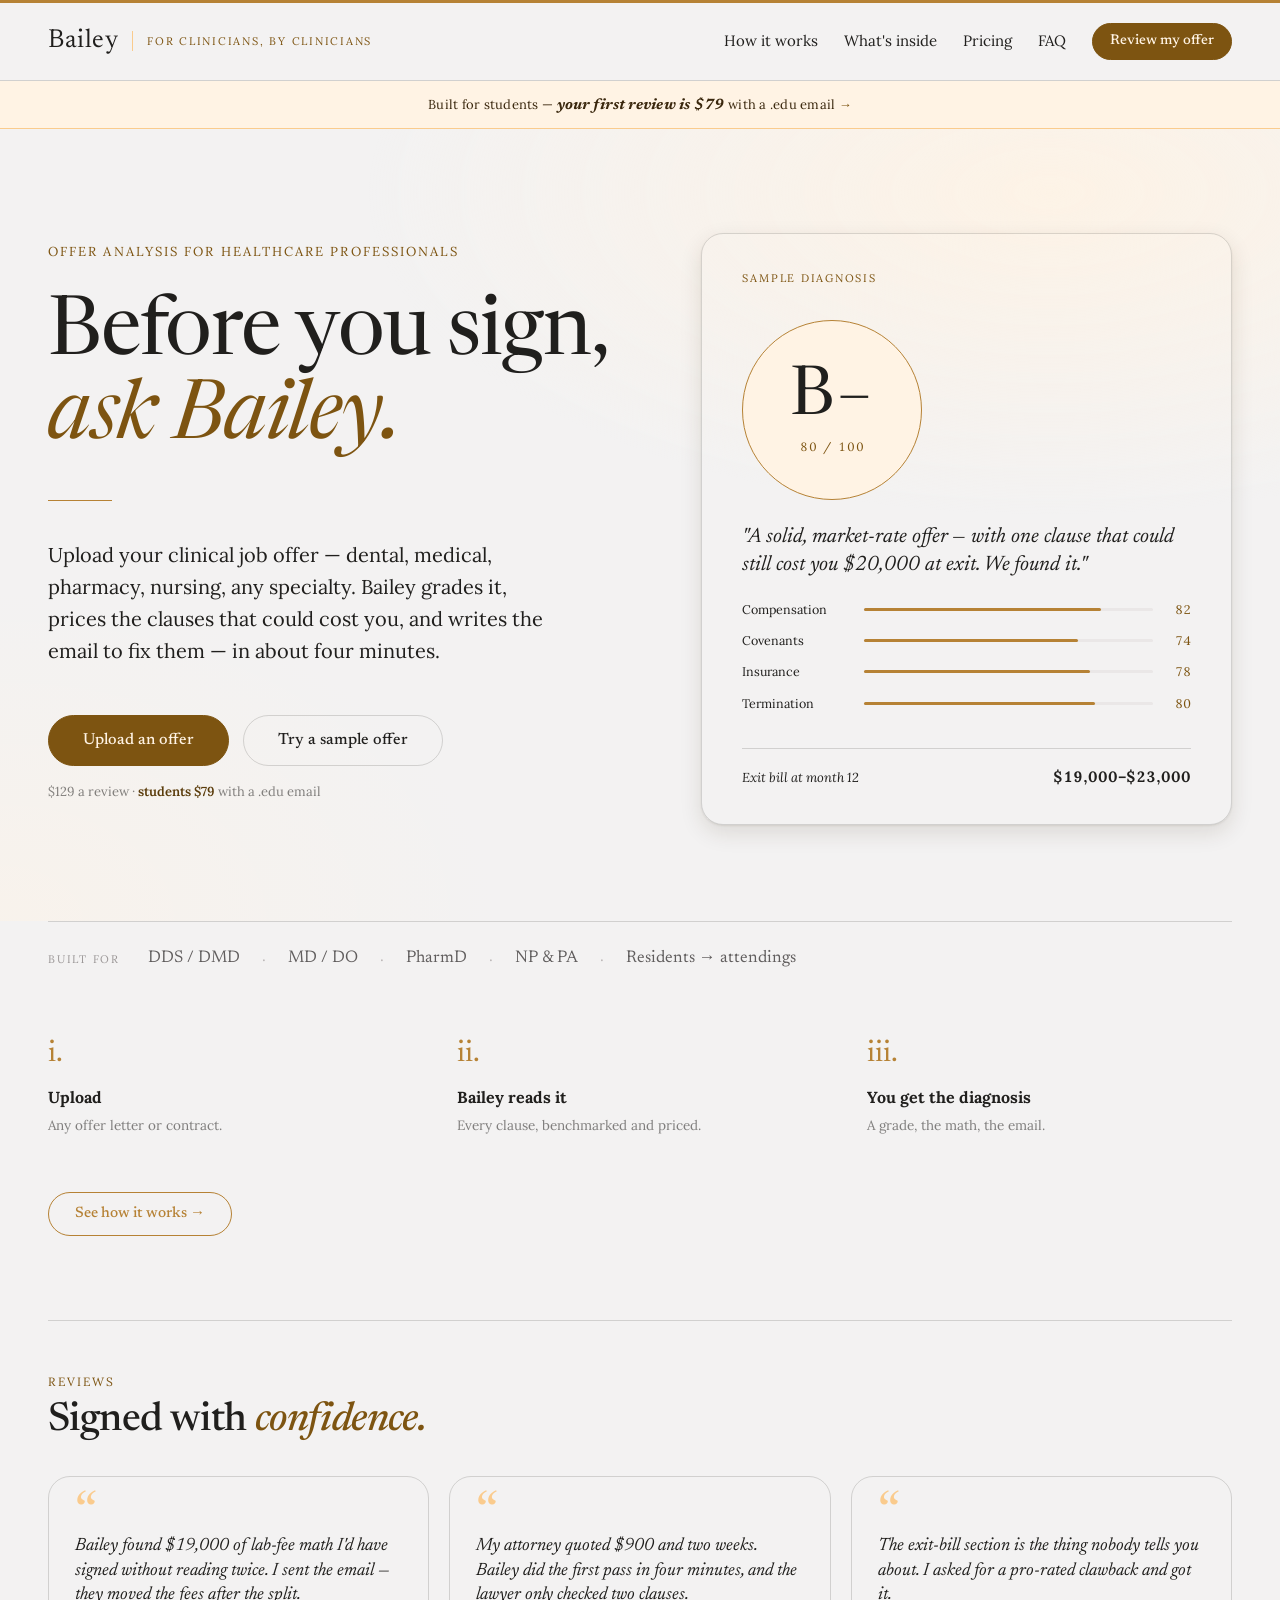
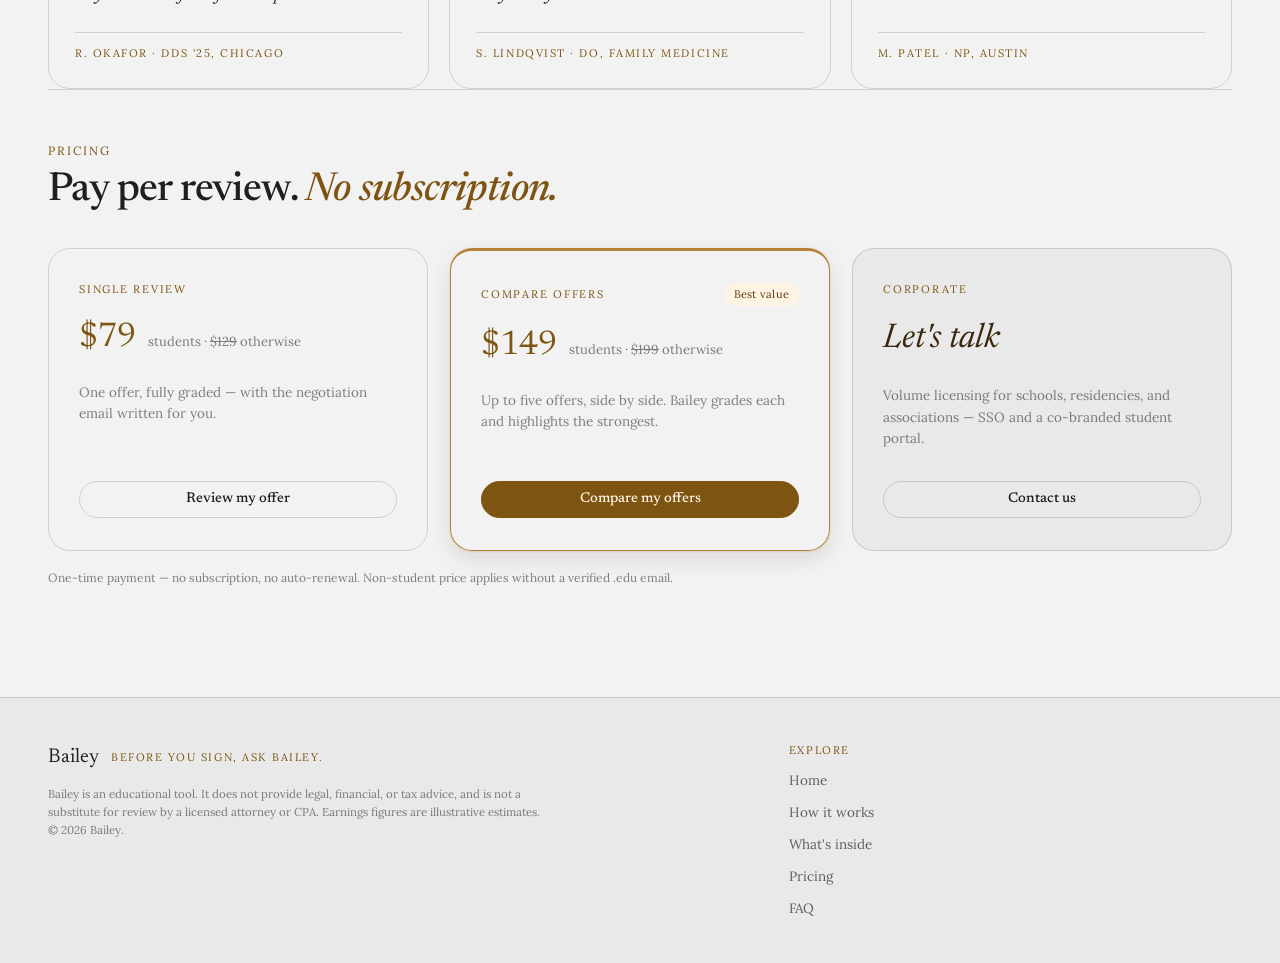
==== commit 21e688ee: "Move questionnaire to a pre-review pop-up with a skip Per feedback, replaced the hero personalizatio" ====
--- a/bailey/static/index.html
+++ b/bailey/static/index.html
@@ -332,8 +332,11 @@
 }
 
 const PROFILE_KEY = "bailey.profile.v1";
+const ASKED_KEY = "bailey.quizasked.v1";
 function loadProfile() { try { return JSON.parse(localStorage.getItem(PROFILE_KEY)) || null; } catch (e) { return null; } }
 function saveProfile() { try { localStorage.setItem(PROFILE_KEY, JSON.stringify(state.profile)); } catch (e) { /* ignore */ } }
+function loadAsked() { try { return localStorage.getItem(ASKED_KEY) === "1"; } catch (e) { return false; } }
+function saveAsked() { try { localStorage.setItem(ASKED_KEY, "1"); } catch (e) { /* ignore */ } }
 
 /* Optional "tell Bailey about your situation" questionnaire — re-weights the
    review to the reader's life. Kept short; answers live only in the browser. */
@@ -358,7 +361,24 @@
   profile: loadProfile(), // optional questionnaire answers
   quizOpen: false,      // questionnaire modal
   quizDraft: {},        // in-progress questionnaire selections
+  quizAsked: loadAsked(), // have we already offered the questionnaire once?
+  pendingAction: null,  // analysis to run after the pre-review questionnaire
 };
+
+/* Offer the questionnaire once, right before the first review — then run the
+   analysis whether they fill it out or skip. */
+function maybeQuizThen(action) {
+  if (state.profile || state.quizAsked) { action(); return; }
+  state.pendingAction = action;
+  set({ quizOpen: true, quizDraft: {} });
+}
+function closeQuiz(save) {
+  if (save) { state.profile = Object.assign({}, state.quizDraft); saveProfile(); }
+  state.quizAsked = true; saveAsked();
+  const action = state.pendingAction; state.pendingAction = null;
+  state.quizOpen = false;
+  if (action) action(); else render();
+}
 let stepTimer = null;
 
 function set(patch) { Object.assign(state, patch); render(); }
@@ -685,11 +705,6 @@
             <button class="btn btn-secondary" style="font-size:16px;padding:15px 34px;" data-samples>Try a sample offer</button>
           </div>
           <p class="text-muted" style="font-size:13px;margin-top:16px;">$129 a review · <strong style="color:var(--color-accent-800);font-weight:600;">students $79</strong> with a .edu email</p>
-          <div style="margin-top:18px;padding-top:16px;border-top:1px solid var(--color-divider);max-width:44ch;">
-            ${state.profile
-              ? `<span class="text-muted" style="font-size:13.5px;">Reviews are personalized for your situation <span style="color:var(--color-accent-700);">&#10003;</span> <button class="btn btn-ghost" data-quiz style="font-size:12.5px;padding:2px 6px;">Edit</button></span>`
-              : `<button class="btn btn-ghost" data-quiz style="font-size:14px;padding:4px 8px;">First, tell Bailey about your situation &rarr;</button><div class="text-muted" style="font-size:12.5px;margin-top:4px;">Optional. It shapes the whole review around your life — not just a footnote.</div>`}
-          </div>
         </div>
         <div class="card elev-md lift" style="padding:36px 40px;">
           <div style="font-size:11px;letter-spacing:0.16em;text-transform:uppercase;color:var(--color-accent-700);margin-bottom:24px;">Sample diagnosis</div>
@@ -902,9 +917,9 @@
     <div class="card" style="background:var(--color-bg);max-width:600px;width:100%;max-height:90vh;overflow:auto;padding:30px 30px 26px;box-shadow:var(--shadow-lg);">
       <div style="display:flex;justify-content:space-between;align-items:flex-start;gap:12px;">
         <div>
-          <div style="font-size:11px;letter-spacing:0.16em;text-transform:uppercase;color:var(--color-accent-700);">Tailor your review</div>
-          <h3 style="font-size:24px;margin:6px 0 0;">Tell Bailey about your situation</h3>
-          <p class="text-muted" style="font-size:13.5px;line-height:1.55;margin:8px 0 0;max-width:52ch;">Optional, about 30 seconds. It changes which clauses Bailey flags as urgent for you — nothing is stored beyond your own browser.</p>
+          <div style="font-size:11px;letter-spacing:0.16em;text-transform:uppercase;color:var(--color-accent-700);">Before your review</div>
+          <h3 style="font-size:24px;margin:6px 0 0;">First, tell Bailey about you</h3>
+          <p class="text-muted" style="font-size:13.5px;line-height:1.55;margin:8px 0 0;max-width:54ch;">Five quick questions, about 30 seconds. Bailey builds your review around your life — re-ranking the red flags and the negotiation plan for what matters most to you. Optional, and nothing leaves your browser.</p>
         </div>
         <button data-quiz-close aria-label="Close" style="background:none;border:none;font-size:24px;line-height:1;cursor:pointer;color:var(--color-neutral-500);">×</button>
       </div>
@@ -917,8 +932,8 @@
         </div>`).join("")}
       </div>
       <div style="margin-top:26px;display:flex;gap:14px;align-items:center;flex-wrap:wrap;">
-        <button class="btn btn-solid" data-quiz-save style="font-size:15px;padding:12px 26px;">Apply to my review</button>
-        <button class="btn btn-ghost" data-quiz-close style="font-size:13px;">Skip for now</button>
+        <button class="btn btn-solid" data-quiz-save style="font-size:15px;padding:12px 26px;">Personalize my review</button>
+        <button class="btn btn-ghost" data-quiz-close style="font-size:13px;">Skip &mdash; just review the offer</button>
       </div>
     </div>
   </div>`;
@@ -1316,12 +1331,12 @@
 function wire() {
   app.querySelectorAll("[data-file]").forEach(fi => fi.addEventListener("change", e => {
     const file = e.target.files && e.target.files[0];
-    if (file) analyzeFile(file);
+    if (file) maybeQuizThen(() => analyzeFile(file));
   }));
-  app.querySelectorAll("[data-sample]").forEach(b => b.addEventListener("click", () => analyzeSample()));
+  app.querySelectorAll("[data-sample]").forEach(b => b.addEventListener("click", () => maybeQuizThen(() => analyzeSample())));
   app.querySelectorAll("[data-samples]").forEach(b => b.addEventListener("click", () => set({ pickerOpen: true })));
-  app.querySelectorAll("[data-pick]").forEach(b => b.addEventListener("click", () => { const id = b.getAttribute("data-pick"); set({ pickerOpen: false }); analyzeSample(id); }));
-  app.querySelectorAll("[data-compare-samples]").forEach(b => b.addEventListener("click", loadCompareSamples));
+  app.querySelectorAll("[data-pick]").forEach(b => b.addEventListener("click", () => { const id = b.getAttribute("data-pick"); state.pickerOpen = false; maybeQuizThen(() => analyzeSample(id)); }));
+  app.querySelectorAll("[data-compare-samples]").forEach(b => b.addEventListener("click", () => { state.pickerOpen = false; maybeQuizThen(loadCompareSamples); }));
   app.querySelectorAll("[data-modal-close]").forEach(b => b.addEventListener("click", () => set({ pickerOpen: false })));
   const modal = app.querySelector("[data-modal]");
   if (modal) modal.addEventListener("click", ev => { if (ev.target === modal) set({ pickerOpen: false }); });
@@ -1334,10 +1349,10 @@
     d[k] = d[k] === v ? undefined : v;
     set({ quizDraft: d });
   }));
-  app.querySelectorAll("[data-quiz-save]").forEach(b => b.addEventListener("click", () => { state.profile = Object.assign({}, state.quizDraft); saveProfile(); set({ quizOpen: false }); }));
-  app.querySelectorAll("[data-quiz-close]").forEach(b => b.addEventListener("click", () => set({ quizOpen: false })));
+  app.querySelectorAll("[data-quiz-save]").forEach(b => b.addEventListener("click", () => closeQuiz(true)));
+  app.querySelectorAll("[data-quiz-close]").forEach(b => b.addEventListener("click", () => closeQuiz(false)));
   const quizM = app.querySelector("[data-modal-quiz]");
-  if (quizM) quizM.addEventListener("click", ev => { if (ev.target === quizM) set({ quizOpen: false }); });
+  if (quizM) quizM.addEventListener("click", ev => { if (ev.target === quizM) closeQuiz(false); });
   app.querySelectorAll("[data-open]").forEach(b => b.addEventListener("click", () => openReport(b.getAttribute("data-open"))));
   app.querySelectorAll("[data-remove]").forEach(b => b.addEventListener("click", ev => { ev.stopPropagation(); removeOffer(b.getAttribute("data-remove")); }));
   app.querySelectorAll("[data-compare]").forEach(b => b.addEventListener("click", openCompare));
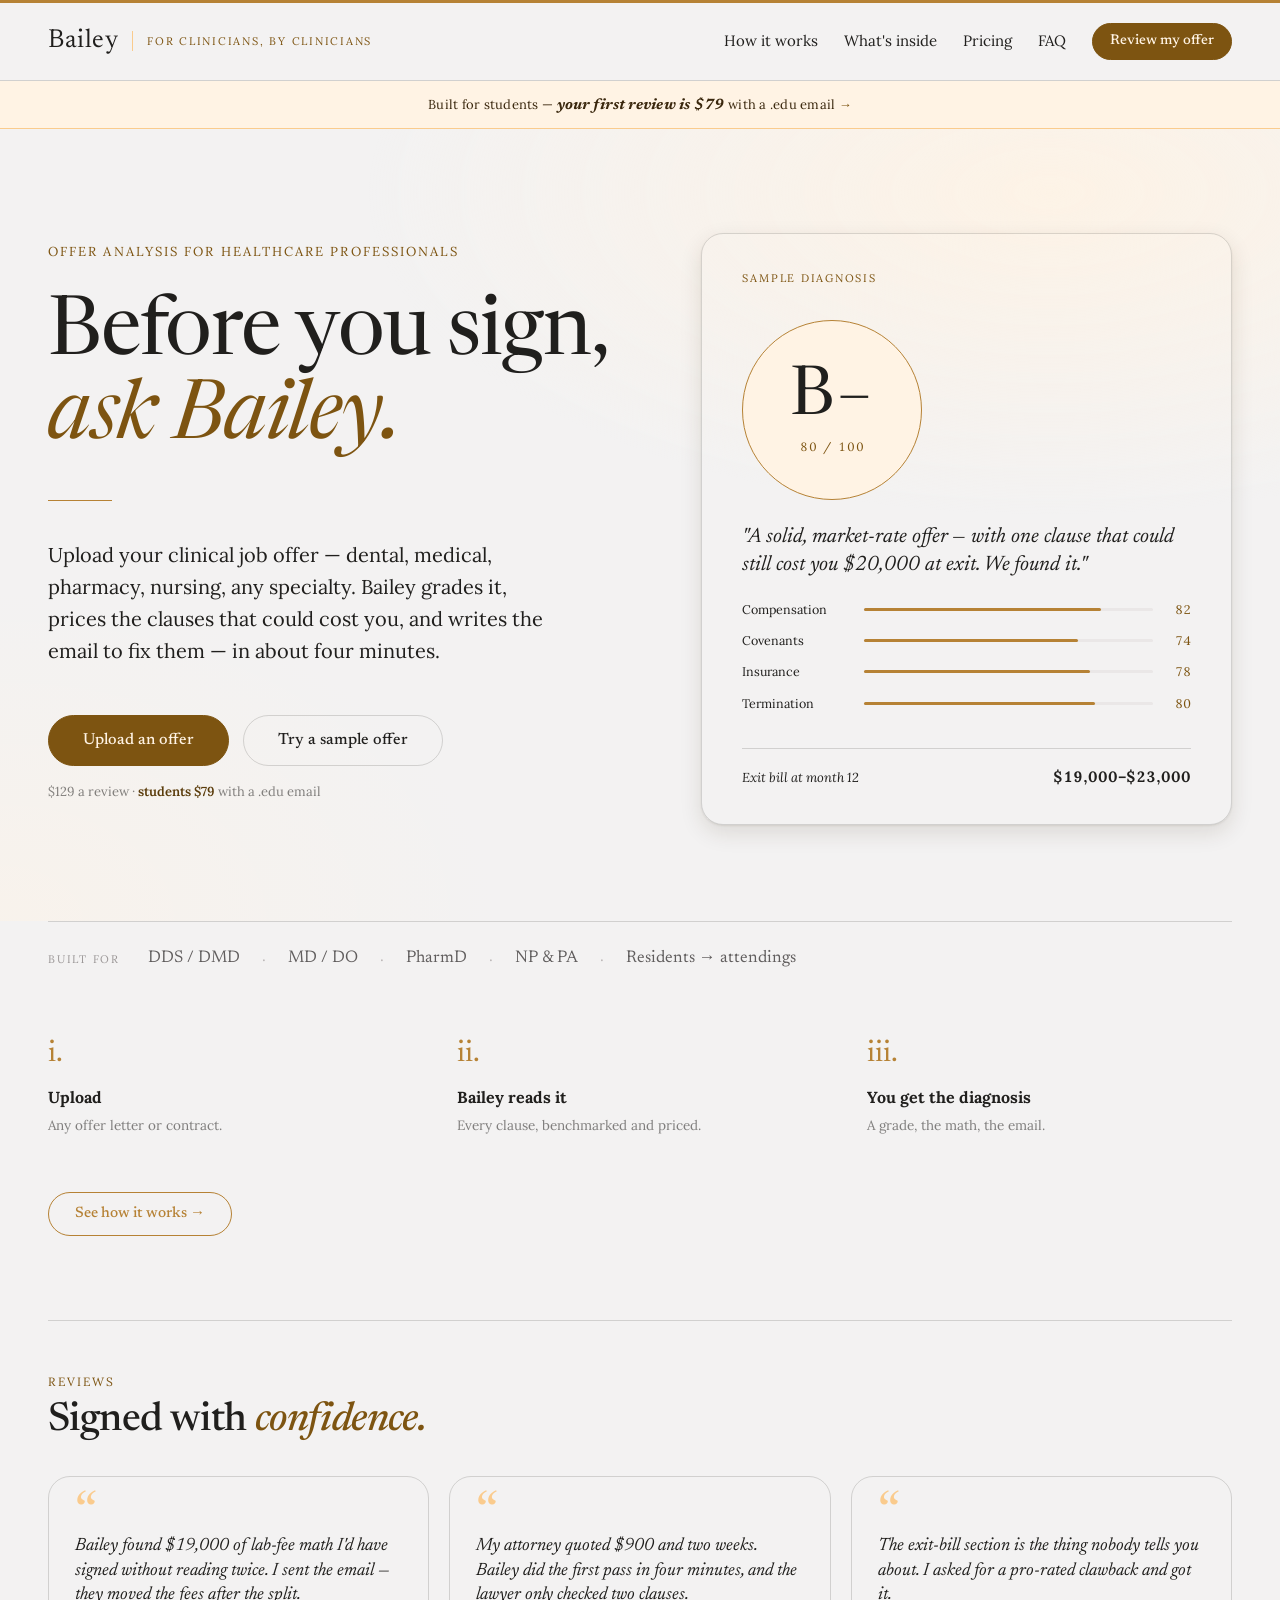
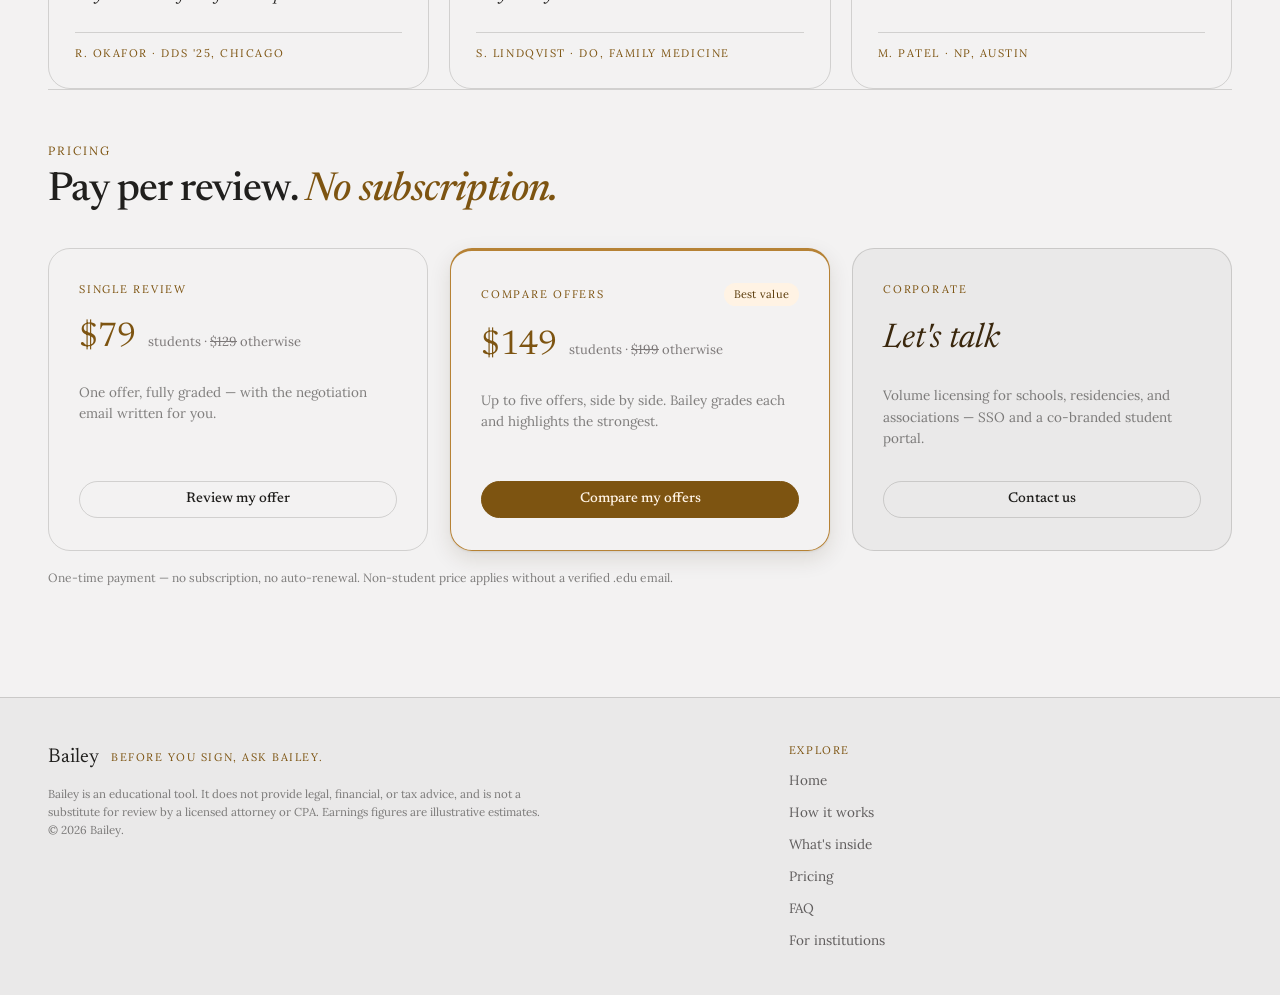
==== commit fb1a7b37: "Pre-pay model: free sample previews, pay before your own review Replace the freemium 'free grade, pa" ====
--- a/bailey/static/index.html
+++ b/bailey/static/index.html
@@ -363,7 +363,16 @@
   quizDraft: {},        // in-progress questionnaire selections
   quizAsked: loadAsked(), // have we already offered the questionnaire once?
   pendingAction: null,  // analysis to run after the pre-review questionnaire
+  pendingPaidAction: null, // analysis to run once payment clears
+  org: null,            // active institutional partner (co-branded mode)
+  checkoutOpen: false,  // payment modal
+  checkoutStudent: false,
+  adminOpen: false,     // institution sign-in modal
+  adminError: "",
 };
+
+// Demo institution access codes → org id. Real product: magic-link / SSO per school.
+const ADMIN_CODES = { osu2026: "osu" };
 
 /* Offer the questionnaire once, right before the first review — then run the
    analysis whether they fill it out or skip. */
@@ -378,6 +387,15 @@
   const action = state.pendingAction; state.pendingAction = null;
   state.quizOpen = false;
   if (action) action(); else render();
+}
+
+/* Reviewing your OWN offer is paid: collect payment first, then run the
+   analysis. Institution-covered readers skip the paywall entirely. Free
+   sample previews never come through here. */
+function startPaidReview(action) {
+  if (state.org) { maybeQuizThen(action); return; }
+  state.pendingPaidAction = action;
+  set({ checkoutOpen: true });
 }
 let stepTimer = null;
 
@@ -519,6 +537,8 @@
   beginAnalysis(() => {
     const body = new FormData();
     body.append("file", file);
+    if (state.profile) body.append("profile", JSON.stringify(state.profile));
+    if (state.org) body.append("org", state.org.id);
     return post("/api/analyze", { method: "POST", body });
   }, file.name);
 }
@@ -605,6 +625,33 @@
   { id: "private", grade: "B", label: "Private-practice associate", blurb: "A stronger small-practice offer — still worth tuning before signing." },
   { id: "rough", grade: "D+", label: "A rough first offer", blurb: "See what Bailey catches on a one-sided, predatory contract." },
 ];
+
+/* Institutional partners — a co-branded portal for a school + a career-services
+   dashboard. Reachable at #org=<id> and #org=<id>-admin. */
+const ORGS = {
+  osu: {
+    id: "osu",
+    name: "Ohio State College of Dentistry",
+    full: "The Ohio State University College of Dentistry",
+    accent: "#BB0000",
+    ink: "#ffffff",
+    discipline: "dentistry",
+    classYear: "Class of 2026",
+    classSize: 110,
+    // Synthetic aggregate figures for the dashboard demo.
+    stats: {
+      reviewed: 74, offers: 96, avgGrade: "B-", medianGross: "$172,000",
+      avgExitExposure: "$18,400", avgNegotiable: "$22,500", negotiatedPct: 41,
+    },
+    topFlags: [
+      ["Collections-based pay with pre-split lab fees", 61],
+      ["Provider-paid malpractice tail", 58],
+      ["Non-compete measured from every DSO office", 44],
+      ["Sign-on clawback with no pro-rating", 39],
+      ["Daily guarantee expires under 6 months", 33],
+    ],
+  },
+};
 function samplePicker() {
   return `<div class="sample-modal" data-modal style="position:fixed;inset:0;z-index:60;display:flex;align-items:center;justify-content:center;padding:20px;background:color-mix(in srgb, #201f1d 55%, transparent);">
     <div class="card" style="background:var(--color-bg);max-width:560px;width:100%;padding:30px 30px 32px;box-shadow:var(--shadow-lg);">
@@ -643,6 +690,7 @@
         <span style="font-size:11px;letter-spacing:0.14em;text-transform:uppercase;color:var(--color-accent-700);">Explore</span>
         <button class="foot-link" data-page="landing" style="background:none;border:none;cursor:pointer;font:inherit;font-size:13.5px;color:var(--color-neutral-700);padding:0;text-align:left;">Home</button>
         ${links}
+        <button class="foot-link" data-admin style="background:none;border:none;cursor:pointer;font:inherit;font-size:13.5px;color:var(--color-neutral-700);padding:0;text-align:left;">For institutions</button>
       </div>
     </div>
   </footer>`;
@@ -780,7 +828,7 @@
       <div class="grid-collapse feature-grid" style="display:grid;grid-template-columns:1fr 1fr;gap:26px 56px;margin-top:30px;max-width:1000px;">
         ${[
           ["Reads every clause","Every material term — including the ones buried in the definitions."],
-          ["Benchmarks against real offers","Measured against real clinician contracts and pay data in your field."],
+          ["Benchmarks against the market","Measured against the prevailing ranges for clinician contracts in your field."],
           ["Models what you'd really earn","Three scenarios, arithmetic shown — your real take-home, not the headline."],
           ["Totals the cost of leaving","Clawbacks, tail, and the non-compete's reach, itemized and priced."],
           ["Prices every red flag","A dollar figure and a timing on every issue — no vague warnings."],
@@ -1286,10 +1334,10 @@
 /* ─────────────────────────  faq  ───────────────────────── */
 function pageFaq() {
   const qs = [
-    ["What is Bailey?", "Bailey is a contract-intelligence tool for clinicians. Upload an offer and it reads every clause, benchmarks each term against real clinician employment contracts and market data, and hands back a grade, the dollar figures behind every red flag, and a ready-to-send negotiation email — in about four minutes."],
-    ["What is the analysis based on?", "Bailey is built on a large, growing base of real clinician employment contracts and compensation data across dentistry, medicine, pharmacy, and nursing. Your offer is measured against what clinicians are actually being offered and signing today — not a generic template — and Bailey shows its math, so you can see exactly how each benchmark was reached."],
+    ["What is Bailey?", "Bailey is a contract-intelligence tool for clinicians. Upload an offer and it reads every clause, benchmarks each term against the prevailing standards for clinician employment agreements, and hands back a grade, the dollar figures behind every red flag, and a ready-to-send negotiation email — in about four minutes."],
+    ["What is the analysis based on?", "Bailey reads your contract with a model trained on a broad base of employment-contract and compensation knowledge, and measures each term against the established norms for new-grad healthcare agreements in your field — dental associate contracts, physician employment agreements, DSO and hospital structures. It shows its math on every benchmark, so you can see how each range was reached. And as more clinicians use Bailey, it's building an anonymized benchmark set from real reviews to sharpen those ranges over time."],
     ["Who is Bailey for?", "Any clinician weighing an offer, at any stage — from a new grad's first associate agreement to an experienced physician considering a partnership, a hospital contract, or a move across the country. Most of our users are early in their careers, where a first contract carries the most risk, but the analysis works whether it's your first offer or your fifth."],
-    ["How accurate is it?", "Every figure is benchmarked against real market data and shown with the math behind it — nothing is a black box. The numbers are careful estimates for planning, and your local market and situation shape the final picture, but they're grounded in what clinicians in your field are actually being offered."],
+    ["How accurate is it?", "Every figure is benchmarked against established market ranges and shown with the math behind it — nothing is a black box. The numbers are careful estimates for planning, and your local market and situation shape the final picture, but they're grounded in the norms for your field and practice type."],
     ["Is my information safe?", "Your contract is used to generate your analysis and nothing else — we never sell it and never share it. Our approach is to analyze your document and keep only the resulting report, not the original file, with everything served over an encrypted connection."],
     ["What does it cost?", "One flat price per review — $129, or $79 for students with a .edu email. Comparing multiple offers side by side is $199 (students $149). No subscription, no auto-renewal."],
     ["Do I need an account to try it?", "No. Upload an offer and get your full analysis right now — no signup required."],
@@ -1308,6 +1356,159 @@
   </main>` + siteFooter();
 }
 
+/* ── paywall + checkout (real-user payment flow) ── */
+function checkoutModal() {
+  const student = state.checkoutStudent;
+  const price = student ? 79 : 129;
+  return `<div class="sample-modal" data-modal-checkout style="position:fixed;inset:0;z-index:60;display:flex;align-items:center;justify-content:center;padding:20px;background:color-mix(in srgb, #201f1d 55%, transparent);">
+    <div class="card" style="background:var(--color-bg);max-width:460px;width:100%;padding:30px;box-shadow:var(--shadow-lg);">
+      <div style="display:flex;justify-content:space-between;align-items:flex-start;">
+        <div><div style="font-size:11px;letter-spacing:0.16em;text-transform:uppercase;color:var(--color-accent-700);">Checkout</div><h3 style="font-size:23px;margin:6px 0 0;">Get your contract review</h3></div>
+        <button data-checkout-close aria-label="Close" style="background:none;border:none;font-size:24px;line-height:1;cursor:pointer;color:var(--color-neutral-500);">×</button>
+      </div>
+      <p class="text-muted" style="font-size:13.5px;line-height:1.55;margin:12px 0 4px;">Your full review — grade, the money math, every red flag priced, and a ready-to-send email — runs the moment payment clears.</p>
+      <div style="display:flex;justify-content:space-between;align-items:center;border:1px solid var(--color-divider);border-radius:12px;padding:16px 18px;margin:16px 0 14px;">
+        <div><div style="font-size:15px;">Bailey full contract review</div><div class="text-muted" style="font-size:12.5px;">One-time · no subscription</div></div>
+        <div style="font-family:var(--font-heading);font-size:26px;font-feature-settings:'tnum';">$${price}</div>
+      </div>
+      <label style="display:flex;align-items:center;gap:10px;font-size:13.5px;cursor:pointer;margin-bottom:20px;">
+        <input type="checkbox" data-student ${student ? "checked" : ""}> I'm a student — $79 with a .edu email
+      </label>
+      <button class="btn btn-solid btn-block" data-pay style="font-size:16px;padding:14px;">Pay $${price} &amp; run my review</button>
+      <p class="text-muted" style="font-size:11.5px;text-align:center;margin:14px 0 0;">Demo checkout — no card, no charge. Real payments run through Stripe.</p>
+    </div>
+  </div>`;
+}
+
+/* ── institution sign-in (admin access to the dashboard) ── */
+function adminModal() {
+  return `<div class="sample-modal" data-modal-admin style="position:fixed;inset:0;z-index:60;display:flex;align-items:center;justify-content:center;padding:20px;background:color-mix(in srgb, #201f1d 55%, transparent);">
+    <div class="card" style="background:var(--color-bg);max-width:440px;width:100%;padding:30px;box-shadow:var(--shadow-lg);">
+      <div style="display:flex;justify-content:space-between;align-items:flex-start;">
+        <div><div style="font-size:11px;letter-spacing:0.16em;text-transform:uppercase;color:var(--color-accent-700);">For institutions</div><h3 style="font-size:23px;margin:6px 0 0;">Career-services sign-in</h3></div>
+        <button data-admin-close aria-label="Close" style="background:none;border:none;font-size:24px;line-height:1;cursor:pointer;color:var(--color-neutral-500);">×</button>
+      </div>
+      <p class="text-muted" style="font-size:13.5px;line-height:1.55;margin:10px 0 18px;">Enter your program's access code to open your class dashboard. ${state.adminError ? `<span style="color:#9e3b2b;">${esc(state.adminError)}</span>` : ""}</p>
+      <input data-admin-code placeholder="Access code" style="width:100%;padding:12px 14px;font:inherit;font-size:15px;border:1px solid var(--color-divider);border-radius:10px;margin-bottom:14px;" />
+      <button class="btn btn-solid btn-block" data-admin-go style="font-size:15px;padding:13px;">Open dashboard</button>
+      <p class="text-muted" style="font-size:12px;text-align:center;margin:16px 0 0;">Not a partner yet? <a href="mailto:partners@bailey.example">Bring Bailey to your school &rarr;</a></p>
+    </div>
+  </div>`;
+}
+
+/* ─────────────────────────  institutional (co-branded)  ───────────────────────── */
+function orgBar(org, view) {
+  return `<div style="background:${org.accent};color:${org.ink};">
+    <div class="pad" style="max-width:1360px;margin:0 auto;padding:12px 48px;display:flex;align-items:center;justify-content:space-between;gap:16px;flex-wrap:wrap;">
+      <div style="display:flex;align-items:center;gap:14px;flex-wrap:wrap;">
+        <span style="font-family:var(--font-heading);font-size:19px;line-height:1.1;">${esc(org.full)}</span>
+        <span style="opacity:0.6;">×</span>
+        <span style="font-family:var(--font-heading);font-size:17px;letter-spacing:0.02em;">Bailey</span>
+      </div>
+      <div style="display:flex;align-items:center;gap:20px;font-size:13px;">
+        ${view === "admin"
+          ? `<button data-orgportal style="background:none;border:none;color:${org.ink};cursor:pointer;font:inherit;font-size:13px;opacity:0.9;">&larr; Student view</button>`
+          : `<button data-orgadmin style="background:none;border:none;color:${org.ink};cursor:pointer;font:inherit;font-size:13px;opacity:0.9;">Career services &rarr;</button>`}
+      </div>
+    </div>
+  </div>`;
+}
+
+function orgPortal(org) {
+  const err = state.error
+    ? `<div style="max-width:1360px;margin:16px auto 0;padding:0 48px;"><div class="card" style="border-color:var(--color-accent);color:var(--color-accent-800);background:var(--color-accent-100);">${esc(state.error)}</div></div>`
+    : "";
+  return orgBar(org) + err + `
+  <main style="flex:1;width:100%;">
+    <section class="pad hero-section" style="max-width:1360px;margin:0 auto;padding:80px 48px 72px;">
+      <div class="grid-collapse hero-grid" style="display:grid;grid-template-columns:1fr 0.9fr;gap:60px;align-items:center;">
+        <div style="text-align:left;">
+          <div class="hero-eyebrow" style="font-size:13px;letter-spacing:0.16em;text-transform:uppercase;color:${org.accent};margin-bottom:24px;">A benefit from your College</div>
+          <h1 class="hero-title" style="font-size:64px;line-height:1.04;margin-bottom:16px;">Your first contract,<br>reviewed — <em style="color:${org.accent};">on us.</em></h1>
+          <p style="font-size:20px;line-height:1.55;max-width:40ch;margin:0 0 8px;">${esc(org.full)} has partnered with Bailey to give every graduating student a professional review of their first job offer.</p>
+          <p class="text-muted" style="font-size:15px;margin:0;">Upload your offer and get a grade, the real numbers, the priced red flags, and a ready-to-send negotiation email — in about four minutes.</p>
+          <div style="display:flex;gap:14px;justify-content:flex-start;margin-top:34px;flex-wrap:wrap;">
+            <label class="btn btn-solid" style="cursor:pointer;font-size:16px;padding:15px 34px;background:${org.accent};border-color:${org.accent};color:${org.ink};">Review my offer<input type="file" accept=".pdf,.docx,.txt" data-file style="display:none;"></label>
+            <button class="btn btn-secondary" style="font-size:16px;padding:15px 34px;" data-samples>Try a sample offer</button>
+          </div>
+          <p class="text-muted" style="font-size:13px;margin-top:16px;"><span style="color:${org.accent};font-weight:600;">Covered by the College of Dentistry</span> — no cost to you. Your contract is never shared with the school.</p>
+        </div>
+        <div class="card elev-md" style="padding:36px 40px;">
+          <div style="font-size:11px;letter-spacing:0.16em;text-transform:uppercase;color:var(--color-accent-700);margin-bottom:24px;">Sample diagnosis</div>
+          <div class="hero-card-body" style="display:grid;grid-template-columns:180px 1fr;gap:36px;align-items:center;">
+            <div class="hero-ring" style="width:180px;height:180px;border-radius:50%;border:1.5px solid var(--color-accent);background:var(--color-accent-100);display:flex;flex-direction:column;align-items:center;justify-content:center;">
+              <span style="font-family:var(--font-heading);font-size:68px;line-height:1;">B&minus;</span>
+              <span style="font-size:12px;font-feature-settings:'tnum';color:var(--color-accent-700);letter-spacing:0.1em;margin-top:6px;">80 / 100</span>
+            </div>
+            <div>
+              <p style="font-family:var(--font-heading);font-style:italic;font-size:20px;line-height:1.32;margin:0 0 18px;">"A solid, market-rate offer — with one clause that could still cost you $20,000 at exit."</p>
+              <div style="display:flex;flex-direction:column;gap:11px;">
+                ${[["Compensation",82],["Covenants",74],["Insurance",78],["Termination",80]].map(([n,v]) => `<div style="display:grid;grid-template-columns:112px 1fr 28px;gap:10px;align-items:center;font-size:12.5px;"><span>${n}</span><div style="height:3px;border-radius:2px;background:var(--color-neutral-200);"><div style="height:3px;border-radius:2px;width:${v}%;background:var(--color-accent);"></div></div><span style="text-align:right;font-feature-settings:'tnum';color:var(--color-accent-700);">${v}</span></div>`).join("")}
+              </div>
+            </div>
+          </div>
+        </div>
+      </div>
+    </section>
+
+    <section class="pad" style="max-width:1360px;margin:0 auto;padding:0 48px 84px;">
+      <div class="grid-collapse feature-grid" style="display:grid;grid-template-columns:repeat(3,1fr);gap:44px;border-top:1px solid var(--color-divider);padding-top:40px;">
+        ${[["Upload","Any offer letter or associate agreement."],["Bailey reads it","Every clause, benchmarked and priced."],["You get the diagnosis","A grade, the math, the email."]].map(([t,b],i) => `
+          <div><div style="font-family:var(--font-heading);font-size:30px;color:${org.accent};font-feature-settings:'tnum';margin-bottom:8px;">${ROMAN[i]}</div><strong style="font-size:16px;">${t}</strong><p class="text-muted" style="font-size:13.5px;margin-top:5px;">${b}</p></div>`).join("")}
+      </div>
+    </section>
+  </main>
+  <footer style="border-top:1px solid var(--color-divider);background:var(--color-surface);">
+    <div class="pad" style="max-width:1360px;margin:0 auto;padding:32px 48px;">
+      <p class="text-muted" style="font-size:12px;margin:0;">Provided by ${esc(org.full)} in partnership with Bailey. Bailey is an educational tool, not legal, financial, or tax advice. Your uploaded contract is used only to generate your review and is never shared with the College.</p>
+    </div>
+  </footer>`;
+}
+
+function orgDashboard(org) {
+  const st = org.stats;
+  const pct = Math.round((st.reviewed / org.classSize) * 100);
+  const tile = (n, l, sub) => `<div style="padding:22px 24px;border:1px solid var(--color-divider);border-radius:14px;background:var(--color-neutral-100);">
+    <div style="font-family:var(--font-heading);font-size:34px;font-feature-settings:'tnum';line-height:1;color:${org.accent};">${n}</div>
+    <div class="text-muted" style="font-size:11px;letter-spacing:0.1em;text-transform:uppercase;margin-top:8px;">${l}</div>
+    ${sub ? `<div class="text-muted" style="font-size:12px;margin-top:4px;">${sub}</div>` : ""}
+  </div>`;
+  return orgBar(org, "admin") + `
+  <main class="pad" style="flex:1;width:100%;max-width:1360px;margin:0 auto;padding:52px 48px 80px;">
+    <div style="font-size:12px;letter-spacing:0.16em;text-transform:uppercase;color:${org.accent};">Career services · Contract review dashboard</div>
+    <h2 style="font-size:40px;margin:8px 0 4px;">${esc(org.classYear)}</h2>
+    <p class="text-muted" style="font-size:15px;margin:0 0 34px;max-width:70ch;">How your graduating class is doing on their first contracts — aggregated and anonymized. Individual reviews stay private to each student.</p>
+
+    <div class="stats-grid" style="display:grid;grid-template-columns:repeat(3,1fr);gap:16px;">
+      ${tile(st.reviewed + " / " + org.classSize, "Students reviewed", pct + "% of the class")}
+      ${tile(st.offers, "Offers analyzed", "some compared multiple")}
+      ${tile(st.avgGrade, "Average offer grade", "across all reviewed offers")}
+      ${tile(st.medianGross, "Median year-one gross", "modeled from actual pay terms")}
+      ${tile(st.avgExitExposure, "Avg. exit-cost exposure", "clawbacks, tail, covenants")}
+      ${tile(st.avgNegotiable, "Avg. negotiable value found", "per student, in surfaced asks")}
+    </div>
+
+    <section style="margin-top:48px;">
+      <h3 style="font-size:22px;margin:0 0 6px;">Most common red flags in your students' offers</h3>
+      <p class="text-muted" style="font-size:13.5px;margin:0 0 22px;">Share of reviewed offers where Bailey flagged each issue — useful for a targeted contracts talk before Match/graduation.</p>
+      <div style="display:flex;flex-direction:column;gap:16px;max-width:820px;">
+        ${org.topFlags.map(([label, p]) => `<div style="display:grid;grid-template-columns:1fr 52px;gap:16px;align-items:center;">
+          <div>
+            <div style="font-size:14.5px;margin-bottom:6px;">${esc(label)}</div>
+            <div style="height:8px;border-radius:4px;background:var(--color-neutral-200);"><div style="height:8px;border-radius:4px;width:${p}%;background:${org.accent};"></div></div>
+          </div>
+          <div style="font-family:var(--font-heading);font-size:18px;font-feature-settings:'tnum';text-align:right;color:${org.accent};">${p}%</div>
+        </div>`).join("")}
+      </div>
+    </section>
+
+    <section style="margin-top:44px;border-top:1px solid var(--color-divider);padding-top:24px;display:flex;align-items:center;justify-content:space-between;gap:16px;flex-wrap:wrap;">
+      <p class="text-muted" style="font-size:12.5px;margin:0;max-width:70ch;">Figures are aggregated across your students' reviews; no individual contract, student, or employer is identifiable in this view. ${st.negotiatedPct}% of surveyed students reported negotiating at least one term after their review.</p>
+      <button class="btn btn-secondary" data-orgportal style="font-size:13px;">View the student portal &rarr;</button>
+    </section>
+  </main>`;
+}
+
 const MARKETING_PAGES = { how: pageHow, features: pageInside, pricing: pagePricing, faq: pageFaq };
 function goPage(p) {
   clearInterval(stepTimer);
@@ -1316,8 +1517,22 @@
   window.scrollTo(0, 0);
 }
 
+function routeHash() {
+  const m = (location.hash || "").match(/^#org=([a-z0-9]+)(-admin)?$/i);
+  if (m && ORGS[m[1].toLowerCase()]) {
+    state.org = ORGS[m[1].toLowerCase()];
+    set({ stage: m[2] ? "orgadmin" : "org", error: "" });
+    window.scrollTo(0, 0);
+    return true;
+  }
+  return false;
+}
+function onRoute() { if (!routeHash()) openSharedFromHash(); }
+
 function render() {
   if (state.stage === "analyzing") app.innerHTML = analyzing();
+  else if (state.stage === "org" && state.org) app.innerHTML = orgPortal(state.org);
+  else if (state.stage === "orgadmin" && state.org) app.innerHTML = orgDashboard(state.org);
   else if (state.stage === "shared" && state.sharedOffer) app.innerHTML = report();
   else if (state.stage === "compare" && state.offers.length >= 2) app.innerHTML = compare();
   else if (state.stage === "report" && activeOffer()) app.innerHTML = report();
@@ -1325,15 +1540,17 @@
   else app.innerHTML = landing();
   if (state.pickerOpen) app.insertAdjacentHTML("beforeend", samplePicker());
   if (state.quizOpen) app.insertAdjacentHTML("beforeend", quizModal());
+  if (state.checkoutOpen) app.insertAdjacentHTML("beforeend", checkoutModal());
+  if (state.adminOpen) app.insertAdjacentHTML("beforeend", adminModal());
   wire();
 }
 
 function wire() {
   app.querySelectorAll("[data-file]").forEach(fi => fi.addEventListener("change", e => {
     const file = e.target.files && e.target.files[0];
-    if (file) maybeQuizThen(() => analyzeFile(file));
+    if (file) startPaidReview(() => analyzeFile(file));
   }));
-  app.querySelectorAll("[data-sample]").forEach(b => b.addEventListener("click", () => maybeQuizThen(() => analyzeSample())));
+  app.querySelectorAll("[data-sample]").forEach(b => b.addEventListener("click", () => startPaidReview(() => analyzeSample())));
   app.querySelectorAll("[data-samples]").forEach(b => b.addEventListener("click", () => set({ pickerOpen: true })));
   app.querySelectorAll("[data-pick]").forEach(b => b.addEventListener("click", () => { const id = b.getAttribute("data-pick"); state.pickerOpen = false; maybeQuizThen(() => analyzeSample(id)); }));
   app.querySelectorAll("[data-compare-samples]").forEach(b => b.addEventListener("click", () => { state.pickerOpen = false; maybeQuizThen(loadCompareSamples); }));
@@ -1342,6 +1559,32 @@
   if (modal) modal.addEventListener("click", ev => { if (ev.target === modal) set({ pickerOpen: false }); });
   const shareBtn = app.querySelector("[data-share]");
   if (shareBtn) shareBtn.addEventListener("click", shareReport);
+  app.querySelectorAll("[data-orgadmin]").forEach(b => b.addEventListener("click", () => { if (state.org) { history.replaceState(null, "", "#org=" + state.org.id + "-admin"); set({ stage: "orgadmin" }); window.scrollTo(0, 0); } }));
+  app.querySelectorAll("[data-orgportal]").forEach(b => b.addEventListener("click", () => { if (state.org) { history.replaceState(null, "", "#org=" + state.org.id); set({ stage: "org" }); window.scrollTo(0, 0); } }));
+  // checkout / paywall
+  app.querySelectorAll("[data-checkout]").forEach(b => b.addEventListener("click", () => set({ checkoutOpen: true })));
+  app.querySelectorAll("[data-checkout-close]").forEach(b => b.addEventListener("click", () => { state.pendingPaidAction = null; set({ checkoutOpen: false }); }));
+  const stu = app.querySelector("[data-student]");
+  if (stu) stu.addEventListener("change", () => set({ checkoutStudent: stu.checked }));
+  app.querySelectorAll("[data-pay]").forEach(b => b.addEventListener("click", () => {
+    const action = state.pendingPaidAction; state.pendingPaidAction = null;
+    state.checkoutOpen = false;
+    if (action) maybeQuizThen(action); else render();
+  }));
+  const cm = app.querySelector("[data-modal-checkout]");
+  if (cm) cm.addEventListener("click", ev => { if (ev.target === cm) { state.pendingPaidAction = null; set({ checkoutOpen: false }); } });
+  // institution sign-in
+  app.querySelectorAll("[data-admin]").forEach(b => b.addEventListener("click", () => set({ adminOpen: true, adminError: "" })));
+  app.querySelectorAll("[data-admin-close]").forEach(b => b.addEventListener("click", () => set({ adminOpen: false })));
+  app.querySelectorAll("[data-admin-go]").forEach(b => b.addEventListener("click", () => {
+    const inp = app.querySelector("[data-admin-code]");
+    const code = ((inp && inp.value) || "").trim().toLowerCase();
+    const orgId = ADMIN_CODES[code];
+    if (orgId && ORGS[orgId]) { state.org = ORGS[orgId]; state.adminOpen = false; history.replaceState(null, "", "#org=" + orgId + "-admin"); set({ stage: "orgadmin", adminError: "" }); window.scrollTo(0, 0); }
+    else { set({ adminError: "That code didn't match. Check with your program coordinator." }); }
+  }));
+  const am = app.querySelector("[data-modal-admin]");
+  if (am) am.addEventListener("click", ev => { if (ev.target === am) set({ adminOpen: false }); });
   app.querySelectorAll("[data-quiz]").forEach(b => b.addEventListener("click", () => set({ quizOpen: true, quizDraft: Object.assign({}, state.profile || {}) })));
   app.querySelectorAll("[data-quiz-opt]").forEach(b => b.addEventListener("click", () => {
     const parts = b.getAttribute("data-quiz-opt").split(":"), k = parts[0], v = parts[1];
@@ -1380,8 +1623,8 @@
 }
 
 render();
-openSharedFromHash();
-window.addEventListener("hashchange", openSharedFromHash);
+onRoute();
+window.addEventListener("hashchange", onRoute);
 </script>
 </body>
 </html>
